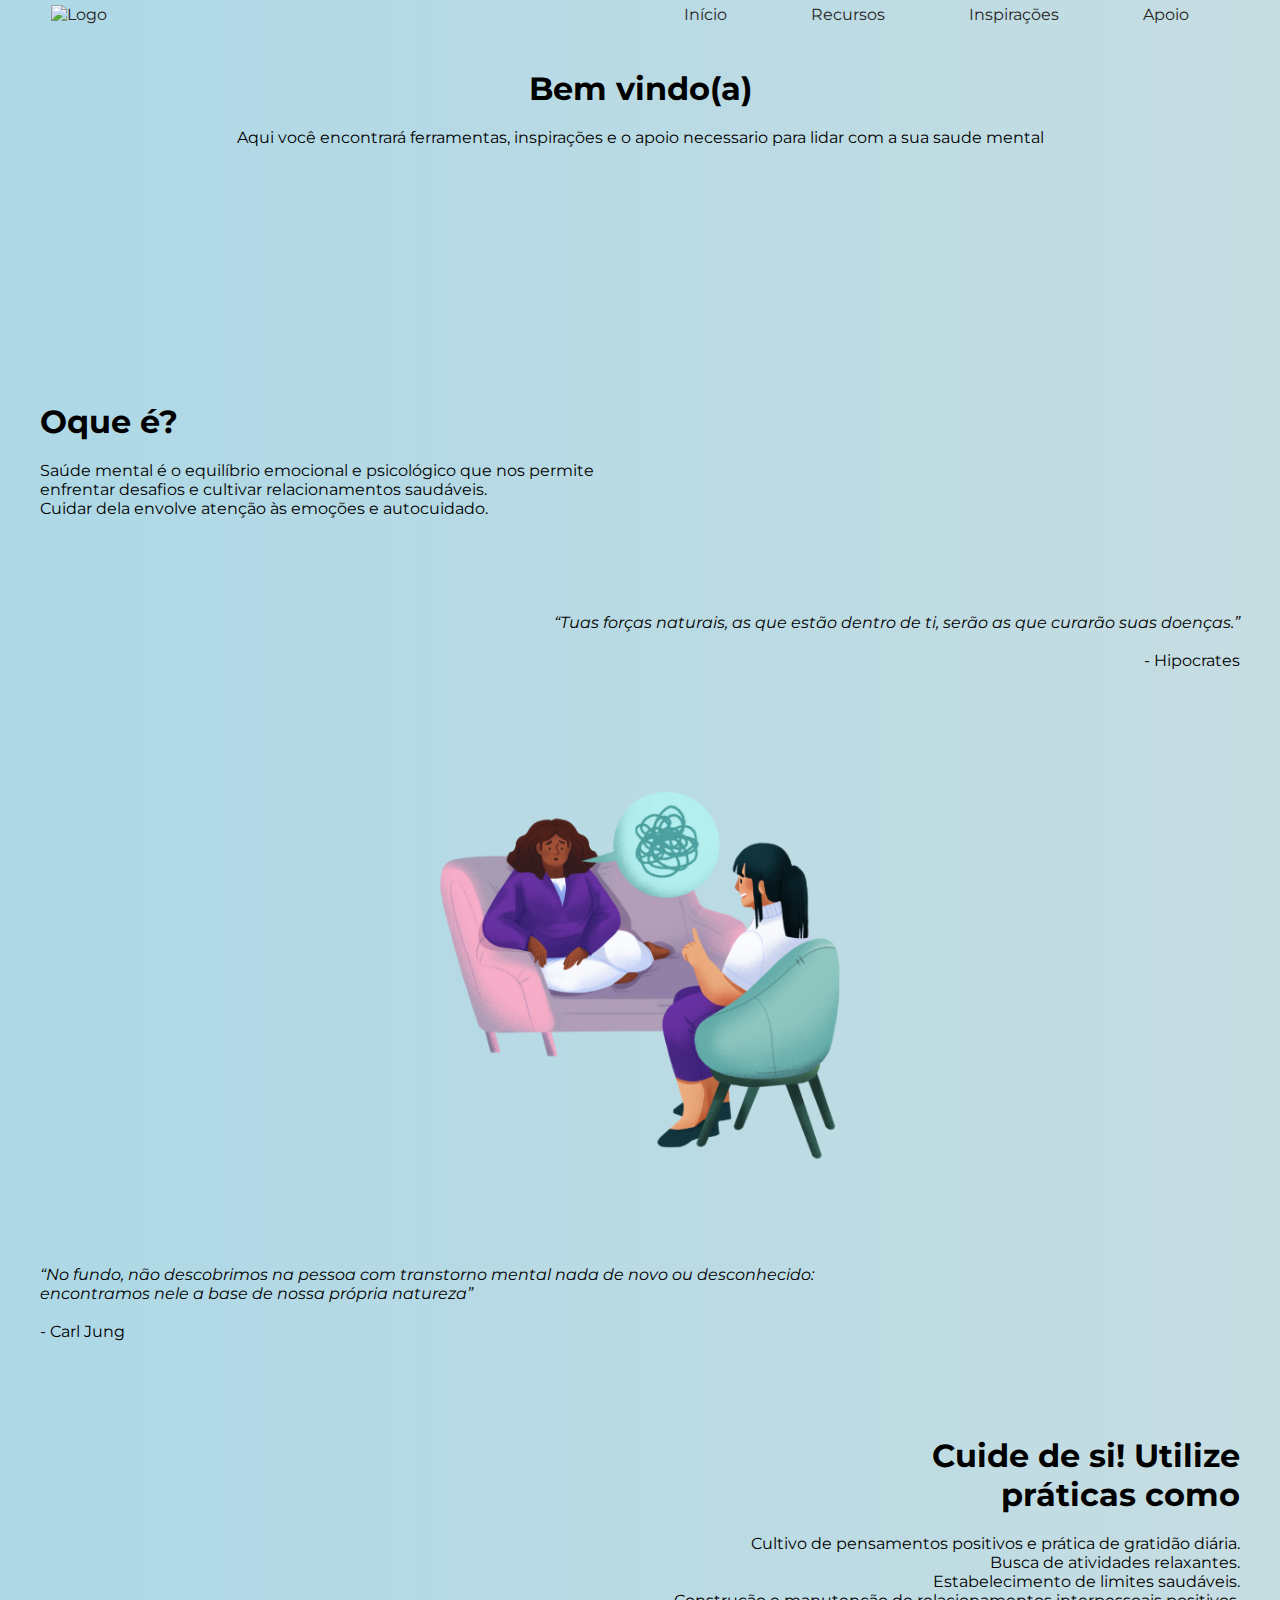
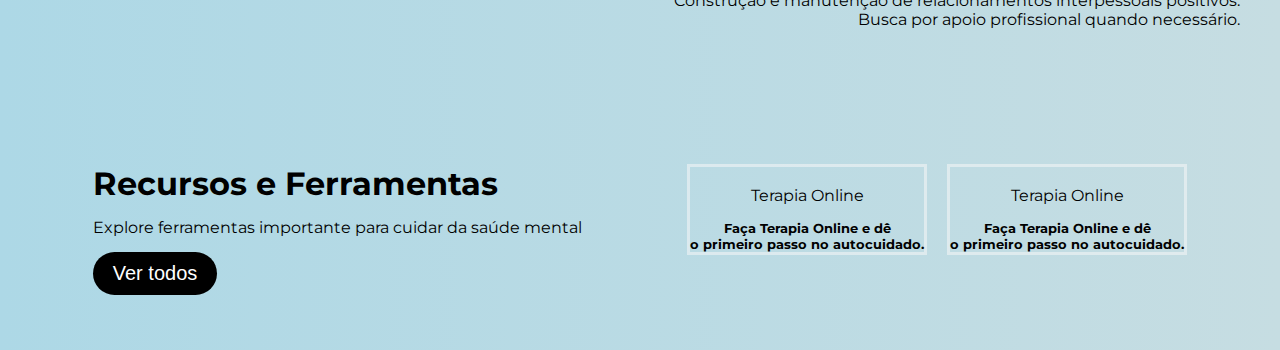
==== index.html @ 643aca87 "pointer" ====
<!DOCTYPE html>
<html lang="en">

<head>
  <meta charset="UTF-8" />
  <meta name="viewport" content="width=device-width, initial-scale=1.0" />
  <title>Inicio</title>
  <link rel="stylesheet" href="./src/views/home/style.css" />
</head>

<body>
  <header>
    <div class="interface">
      <div id="logo">
        <a href="index.html">
          <img src="./src/views/Image/logo.png" alt="Logo" />
        </a>
      </div>
      <nav class="menu-desktop">
        <ul>
          <li><a href="index.html">Início</a></li>
          <li><a href="./src/views/recursos/recursos.html">Recursos</a></li>
          <li>
            <a href="./src/views/inspirações/inspiracao.html">Inspirações</a>
          </li>
          <li><a href="./src/views/apoio/apoio.html">Apoio</a></li>
        </ul>
      </nav>
    </div>
  </header>

  <main>
    <section class="mental-health">
      <div class="welcome">
        <h1>Bem vindo(a)</h1>
        <p>Aqui você encontrará ferramentas, inspirações e o apoio necessario para lidar com a sua saude mental</p>
      </div>

      <div class="content">
        <div class="text">
          <h1>Oque é?</h1>
          <p>Saúde mental é o equilíbrio emocional e psicológico que nos permite <br> enfrentar desafios e cultivar
            relacionamentos saudáveis. <br> Cuidar dela envolve atenção às emoções e autocuidado.</p>
        </div>
        <div class="phrase">
          <p><span>“Tuas forças naturais, as que estão dentro de ti, serão as que curarão suas doenças.”</span><br>
            <br> - Hipocrates
          </p>

        </div>
        <div class="mentalImg">
          <img src="./src/views/Image/foto m2 ff.png" alt="">
        </div>

        <div class="phrase2">
          <p><span>“No fundo, não descobrimos na pessoa com transtorno mental nada de novo ou desconhecido: <br>
              encontramos nele a base de nossa própria natureza”</span><br>
            <br> - Carl Jung
          </p>
        </div>
        <div class="text2">
          <h1>Cuide de si! Utilize <br> práticas como</h1>
          <p>Cultivo de pensamentos positivos e prática de gratidão diária. <br>
            Busca de atividades relaxantes. <br>
            Estabelecimento de limites saudáveis. <br>
            Construção e manutenção de relacionamentos interpessoais positivos. <br>
            Busca por apoio profissional quando necessário.</p>

        </div>
      </div>

      <div class="resources">
        <div class="resourcesTitle">
          <h1>Recursos e Ferramentas</h1>
          <p>Explore ferramentas importante para cuidar da saúde mental</p>
          <a href="./src/views/recursos/recursos.html"><button>Ver todos</button></a>
        </div>
        <div class="resourcesCard">
          <div class="card1">
            <div class="cardImg">
              <img src="./src/views/Image/recursos/vittude.png" alt="">
            </div>
            <div class="cardContent">
              <p>Terapia Online</p>
              <h5>Faça Terapia Online e dê <br> o primeiro passo no autocuidado. </h5>
            </div>

          </div>

          <div class="card2">
            <div class="cardImg">
              <img src="./src/views/Image/recursos/vittude.png" alt="">
            </div>
            <div class="cardContent">
              <p>Terapia Online</p>
              <h5>Faça Terapia Online e dê <br> o primeiro passo no autocuidado. </h5>
            </div>

          </div>

        </div>

      </div>

    </section>
  </main>

  <script src="./src/views/home/script.js"></script>
</body>

</html>
---- src/views/home/style.css ----
@import url('https://fonts.googleapis.com/css2?family=Montserrat:wght@400;700&display=swap');



* {
    padding:0;
    margin:0;
    box-sizing: border-box;
    vertical-align:baseline;
    list-style:none;
    border:0
}

body{
    background: linear-gradient(90deg, rgba(173,216,230,1) 0%, rgba(198,221,226,1) 100%);
    height: 100vh;
    font-family: 'Montserrat', sans-serif;

}




/* Estilo cabeçalho */

header{
    padding: 5px 4%;
    /* background-color: #ffffff; */
}

header > .interface{
    display: flex;
    align-items: center;
    justify-content: space-between;
}

header a{
    color: #262323;
    text-decoration: none;
}

header a:hover{
    display: inline-block;
    color: #ffffcc;
    transform: scale(1.05);
}

header nav ul{
    list-style-type: none;
}

header nav ul li{
    display: inline-block;
    padding: 0 40px;
}

#logo img{
    max-width: 150px;
}



.welcome{
    padding: 40px;
    padding-bottom: 200px;
    display: flex;
    align-items: center;
    flex-direction: column;
}

.welcome h1{
    padding-bottom: 20px;
}

.text{
    padding: 40px;
    text-align: left;
    
}

.text2{
    padding: 40px;
    text-align: right;
    
}

.content h1{
    padding-bottom: 20px;
}

.mentalImg img{
    display: block; 
    margin: 0 auto;
    max-width: 500px;

}

.mentalImg h1{
    display: block; 
    margin: 0 auto;
}

.content .phrase{
    padding: 40px;
    text-align: end;
}

.content .phrase2{
    padding: 40px;
    text-align: start;
}

.content span{
    font-style: italic;
}


.resources{
    padding: 40px;
    padding-top: 80px;
    display: flex;
    justify-content: space-around;
}

.resourcesTitle, h1, p {
    padding-bottom: 15px;


}

.resourcesTitle button{
    -webkit-border-radius: 28;
    -moz-border-radius: 28;
    border-radius: 28px;
    color: #ffffff;
    font-size: 20px;
    background: #000000;
    padding: 10px 20px 10px 20px;
    text-decoration: none;
    max-height: 120px;
    cursor: pointer;
}



.resourcesCard{
    gap: 20px;
    display: flex;
    text-align: center;

}



.cardImg {
    border: 3px solid rgba(247, 247, 247, 0.54);
    border-bottom: none; 
}

.cardContent {
    border: 3px solid rgba(247, 247, 247, 0.54);
    border-top: none; 
}
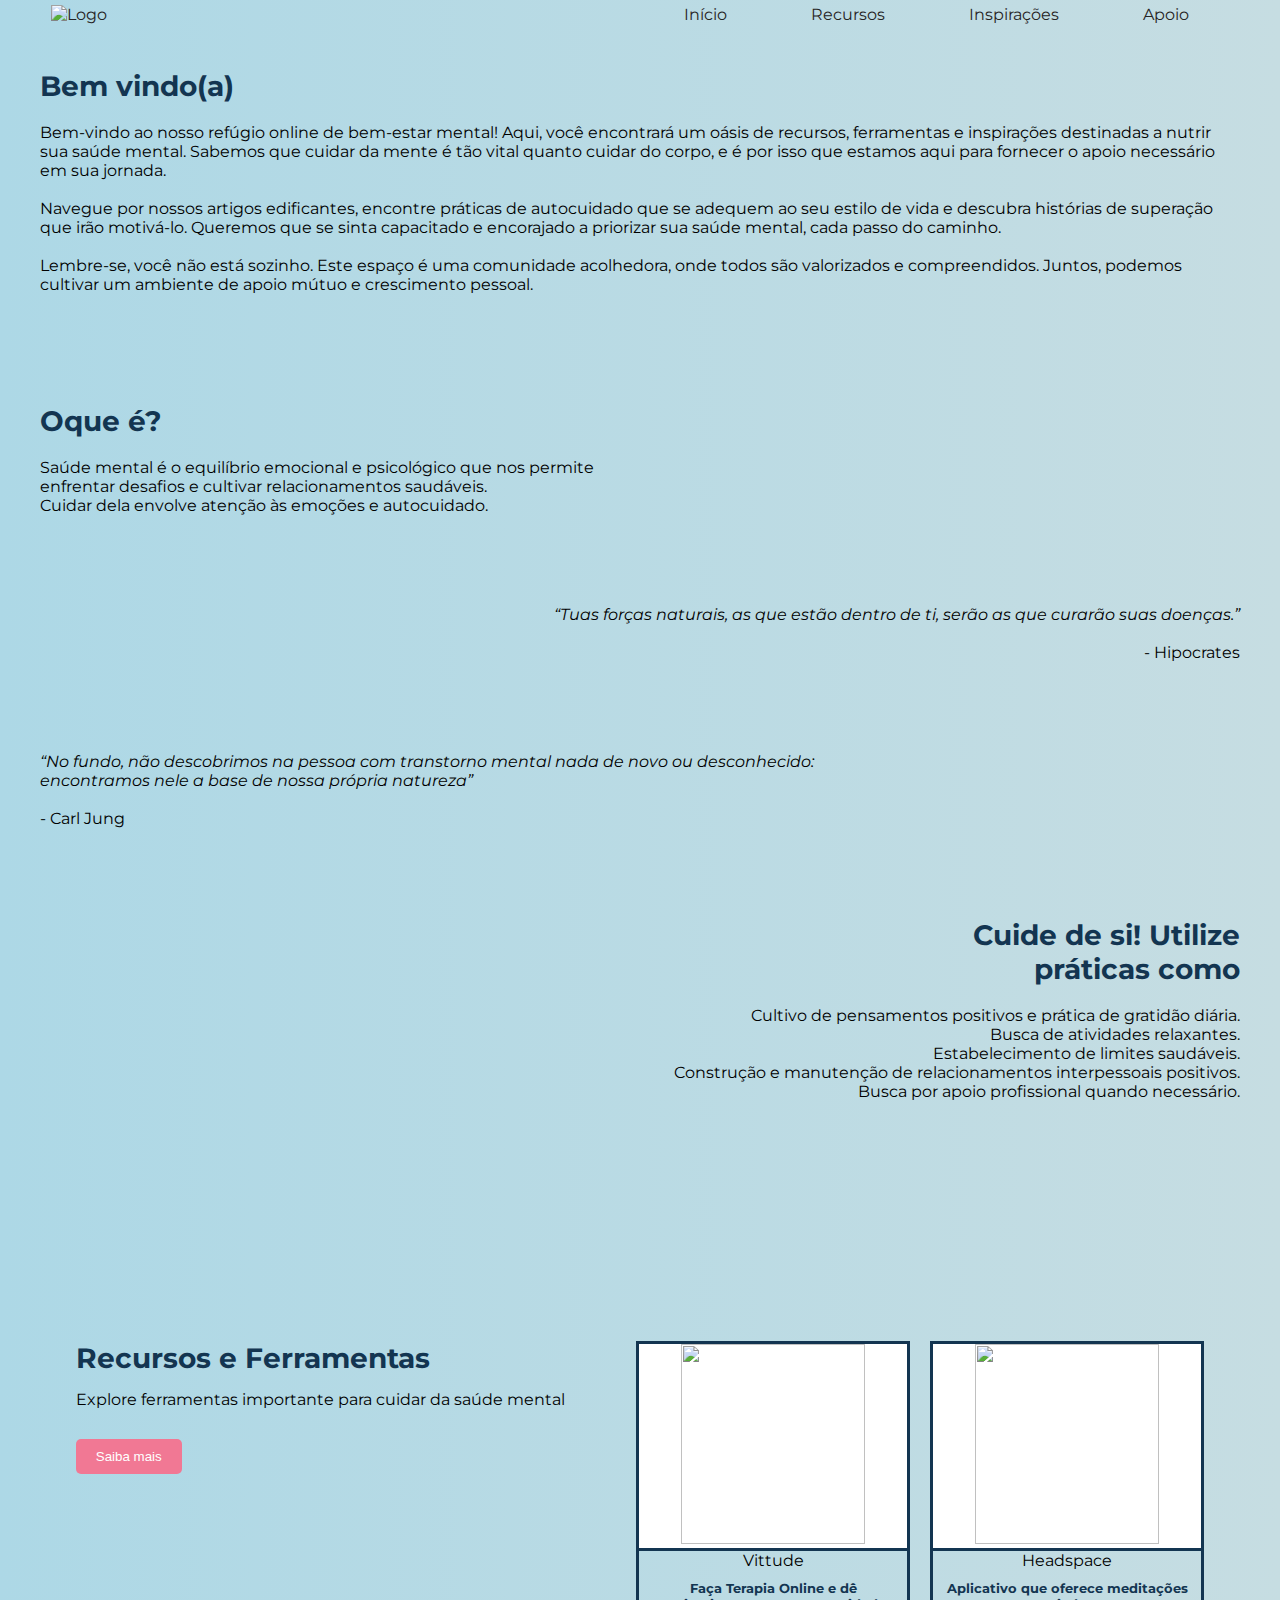
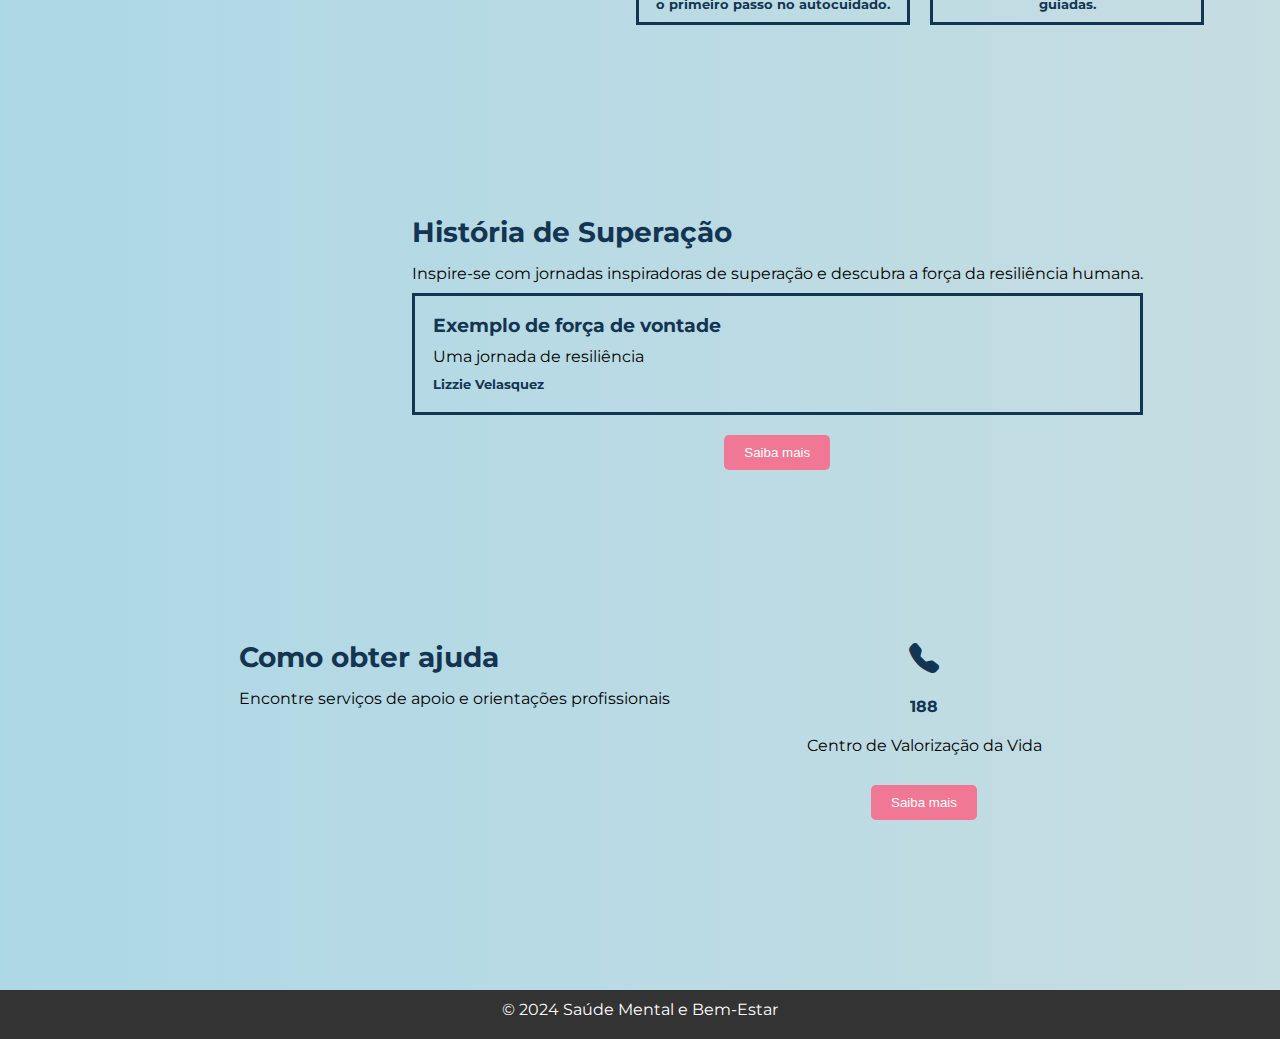
==== commit 9d167e9e: "finalizando a pagina inicial" ====
--- a/index.html
+++ b/index.html
@@ -6,6 +6,7 @@
   <meta name="viewport" content="width=device-width, initial-scale=1.0" />
   <title>Inicio</title>
   <link rel="stylesheet" href="./src/views/home/style.css" />
+  <link rel="stylesheet" href="https://cdn.jsdelivr.net/npm/bootstrap-icons@1.11.3/font/bootstrap-icons.min.css">
 </head>
 
 <body>
@@ -30,10 +31,25 @@
   </header>
 
   <main>
-    <section class="mental-health">
+    <section class="mentalHealth">
       <div class="welcome">
-        <h1>Bem vindo(a)</h1>
-        <p>Aqui você encontrará ferramentas, inspirações e o apoio necessario para lidar com a sua saude mental</p>
+        <div class="welcomeDiv">
+          <h1>Bem vindo(a)</h1>
+          <p>Bem-vindo ao nosso refúgio online de bem-estar mental! Aqui, você encontrará um oásis de recursos,
+            ferramentas e inspirações destinadas a nutrir sua saúde mental. Sabemos que cuidar da mente é tão vital
+            quanto cuidar do corpo, e é por isso que estamos aqui para fornecer o apoio necessário em sua jornada.
+            <br>
+            <br>
+            Navegue por nossos artigos edificantes, encontre práticas de autocuidado que se adequem ao seu estilo de
+            vida e descubra histórias de superação que irão motivá-lo. Queremos que se sinta capacitado e encorajado a
+            priorizar sua saúde mental, cada passo do caminho.
+            <br>
+            <br>
+            Lembre-se, você não está sozinho. Este espaço é uma comunidade acolhedora, onde todos são valorizados e
+            compreendidos. Juntos, podemos cultivar um ambiente de apoio mútuo e crescimento pessoal.
+          </p>
+        </div>
+        <img src="./src/views/Image/logo.png" alt="">
       </div>
 
       <div class="content">
@@ -49,7 +65,7 @@
 
         </div>
         <div class="mentalImg">
-          <img src="./src/views/Image/foto m2 ff.png" alt="">
+          <img src="./src/views/Image/psyimg1.png" alt="">
         </div>
 
         <div class="phrase2">
@@ -73,7 +89,7 @@
         <div class="resourcesTitle">
           <h1>Recursos e Ferramentas</h1>
           <p>Explore ferramentas importante para cuidar da saúde mental</p>
-          <a href="./src/views/recursos/recursos.html"><button>Ver todos</button></a>
+          <a href="./src/views/recursos/recursos.html"><button>Saiba mais</button></a>
         </div>
         <div class="resourcesCard">
           <div class="card1">
@@ -81,7 +97,7 @@
               <img src="./src/views/Image/recursos/vittude.png" alt="">
             </div>
             <div class="cardContent">
-              <p>Terapia Online</p>
+              <p>Vittude</p>
               <h5>Faça Terapia Online e dê <br> o primeiro passo no autocuidado. </h5>
             </div>
 
@@ -89,11 +105,11 @@
 
           <div class="card2">
             <div class="cardImg">
-              <img src="./src/views/Image/recursos/vittude.png" alt="">
+              <img src="./src/views/Image/recursos/headspace.png" alt="">
             </div>
             <div class="cardContent">
-              <p>Terapia Online</p>
-              <h5>Faça Terapia Online e dê <br> o primeiro passo no autocuidado. </h5>
+              <p>Headspace</p>
+              <h5>Aplicativo que oferece meditações guiadas.
             </div>
 
           </div>
@@ -102,8 +118,44 @@
 
       </div>
 
+      <div class="inspirations">
+        <img class="inspirationsImg" src="./src/views/Image/psyimg2.png" alt="">
+        <div class="inspirationsContent">
+          <h1>História de Superação</h1>
+          <p>Inspire-se com jornadas inspiradoras de superação e descubra a força da resiliência humana.</p>
+
+          <div class="inspirationsCard">
+            <img src="./src/views/Image/LizzieVelasquez.png" alt="">
+            <div class="inspirationsCardContent">
+              <h3>Exemplo de força de vontade</h3>
+              <p>Uma jornada de resiliência</p>
+              <h5>Lizzie Velasquez</h5>
+            </div>
+          </div>
+          <a href="./src/views/inspirações/inspiracao.html"><button>Saiba mais</button></a>
+
+        </div>
+      </div>
+
+      <div class="suport">
+        <div class="content1">
+          <h1>Como obter ajuda</h1>
+          <p>Encontre serviços de apoio e orientações profissionais</p>
+        </div>
+        <div class="help">
+          <i class="bi bi-telephone-fill"></i>
+          <h4>188</h4>
+          <p>Centro de Valorização da Vida</p>
+          <a href="./src/views/apoio/apoio.html"><button>Saiba mais</button></a>
+        </div>
+      </div>
+
     </section>
   </main>
+
+  <footer>
+    <p>&copy; 2024 Saúde Mental e Bem-Estar</p>
+  </footer>
 
   <script src="./src/views/home/script.js"></script>
 </body>
--- a/src/views/home/style.css
+++ b/src/views/home/style.css
@@ -22,6 +22,7 @@
 
 
 
+
 /* Estilo cabeçalho */
 
 header{
@@ -42,7 +43,7 @@
 
 header a:hover{
     display: inline-block;
-    color: #ffffcc;
+    color: #133551;
     transform: scale(1.05);
 }
 
@@ -59,31 +60,58 @@
     max-width: 150px;
 }
 
+.mentalHealth p {
+    font-size: 16px;
+}
+
+.mentalHealth h1 {
+    font-size: 28px;
+    color: #133551;
+}
+
+.mentalHealth h5, h3, h4 {
+    color: #133551;
+}
+
 
 
 .welcome{
     padding: 40px;
-    padding-bottom: 200px;
+    padding-bottom: 60px;
     display: flex;
     align-items: center;
+    flex-direction: row;
+}
+
+.welcomeDiv{
+    display: flex;
     flex-direction: column;
+}
+
+.welcomeDiv{
+    position: relative;
 }
 
 .welcome h1{
     padding-bottom: 20px;
 }
 
+.welcome img{
+    max-width: 500px;
+}
+
 .text{
     padding: 40px;
     text-align: left;
     
 }
 
-.text2{
+.text2 {
     padding: 40px;
     text-align: right;
-    
-}
+  }
+
+
 
 .content h1{
     padding-bottom: 20px;
@@ -118,7 +146,7 @@
 
 .resources{
     padding: 40px;
-    padding-top: 80px;
+    margin-top: 150px;
     display: flex;
     justify-content: space-around;
 }
@@ -129,18 +157,22 @@
 
 }
 
-.resourcesTitle button{
-    -webkit-border-radius: 28;
-    -moz-border-radius: 28;
-    border-radius: 28px;
-    color: #ffffff;
-    font-size: 20px;
-    background: #000000;
-    padding: 10px 20px 10px 20px;
+.mentalHealth button{
+    display: inline-block;
+    padding: 10px 20px;
+    background-color: #f17894;
+    color: #fff;
     text-decoration: none;
-    max-height: 120px;
+    border-radius: 5px;
+    margin-top: 20px; 
     cursor: pointer;
 }
+
+.mentalHealth button:hover{
+    background-color: #90ee90;
+
+}
+
 
 
 
@@ -151,15 +183,118 @@
 
 }
 
-
+.card1,
+.card2 {
+  width: 100%; 
+}
 
 .cardImg {
-    border: 3px solid rgba(247, 247, 247, 0.54);
-    border-bottom: none; 
-}
+    border: 3px solid #133551;
+    background-color: white;
+    border-bottom: none;
+
+
+}
+
+.cardImg img{
+    height: 200px; 
+    width: 184px;
+
+}
+
+.card1:hover, .card2:hover  {
+    box-shadow: 0px 0px 10px 3px rgba(19, 53, 81, 0.5); 
+  }
 
 .cardContent {
-    border: 3px solid rgba(247, 247, 247, 0.54);
-    border-top: none; 
-}
-
+    border: 3px solid #133551;
+}
+
+.inspirations{
+    display: flex;
+    justify-content: space-around;
+    margin-top: 150px;
+
+}
+
+.inspirationsContent{
+    display: flex;
+    flex-direction: column;
+    justify-content: center;
+}
+
+.inspirationsCard img{
+    max-width: 150px;
+}
+
+.inspirationsCard{
+    display: flex;
+    border: 3px solid #133551;
+}
+
+.inspirationsCard:hover{
+    box-shadow: 0px 0px 10px 3px rgba(19, 53, 81, 0.5); 
+
+}
+
+.inspirationsCardContent{
+    padding: 18px;
+    padding-bottom: 10px;
+}
+
+.inspirationsCardContent, h3, p, h5{
+    padding-bottom: 10px;
+}
+
+.inspirationsContent a {
+    text-align: center;
+  }
+
+
+.suport{
+    margin: 150px;
+    padding: 20px;
+    display: flex;
+    justify-content:  space-around;
+}
+
+.help{
+    text-align: center;
+    
+    
+}
+
+.help p, h4{
+    padding-top: 20px;    
+}
+
+.help i{
+    font-size: 30px;
+    color: #133551;
+}
+
+footer {
+    background-color: #333;
+    color: #fff;
+    text-align: center;
+    padding: 10px;
+    /* position: fixed; */
+    bottom: 0;
+    width: 100%;
+}
+
+
+::-webkit-scrollbar {
+    width: 10px;
+}
+
+
+::-webkit-scrollbar-thumb {
+    background-color: #133551; 
+    border-radius: 5px; 
+}
+
+
+::-webkit-scrollbar-thumb:hover {
+    background-color: #add8e6; 
+}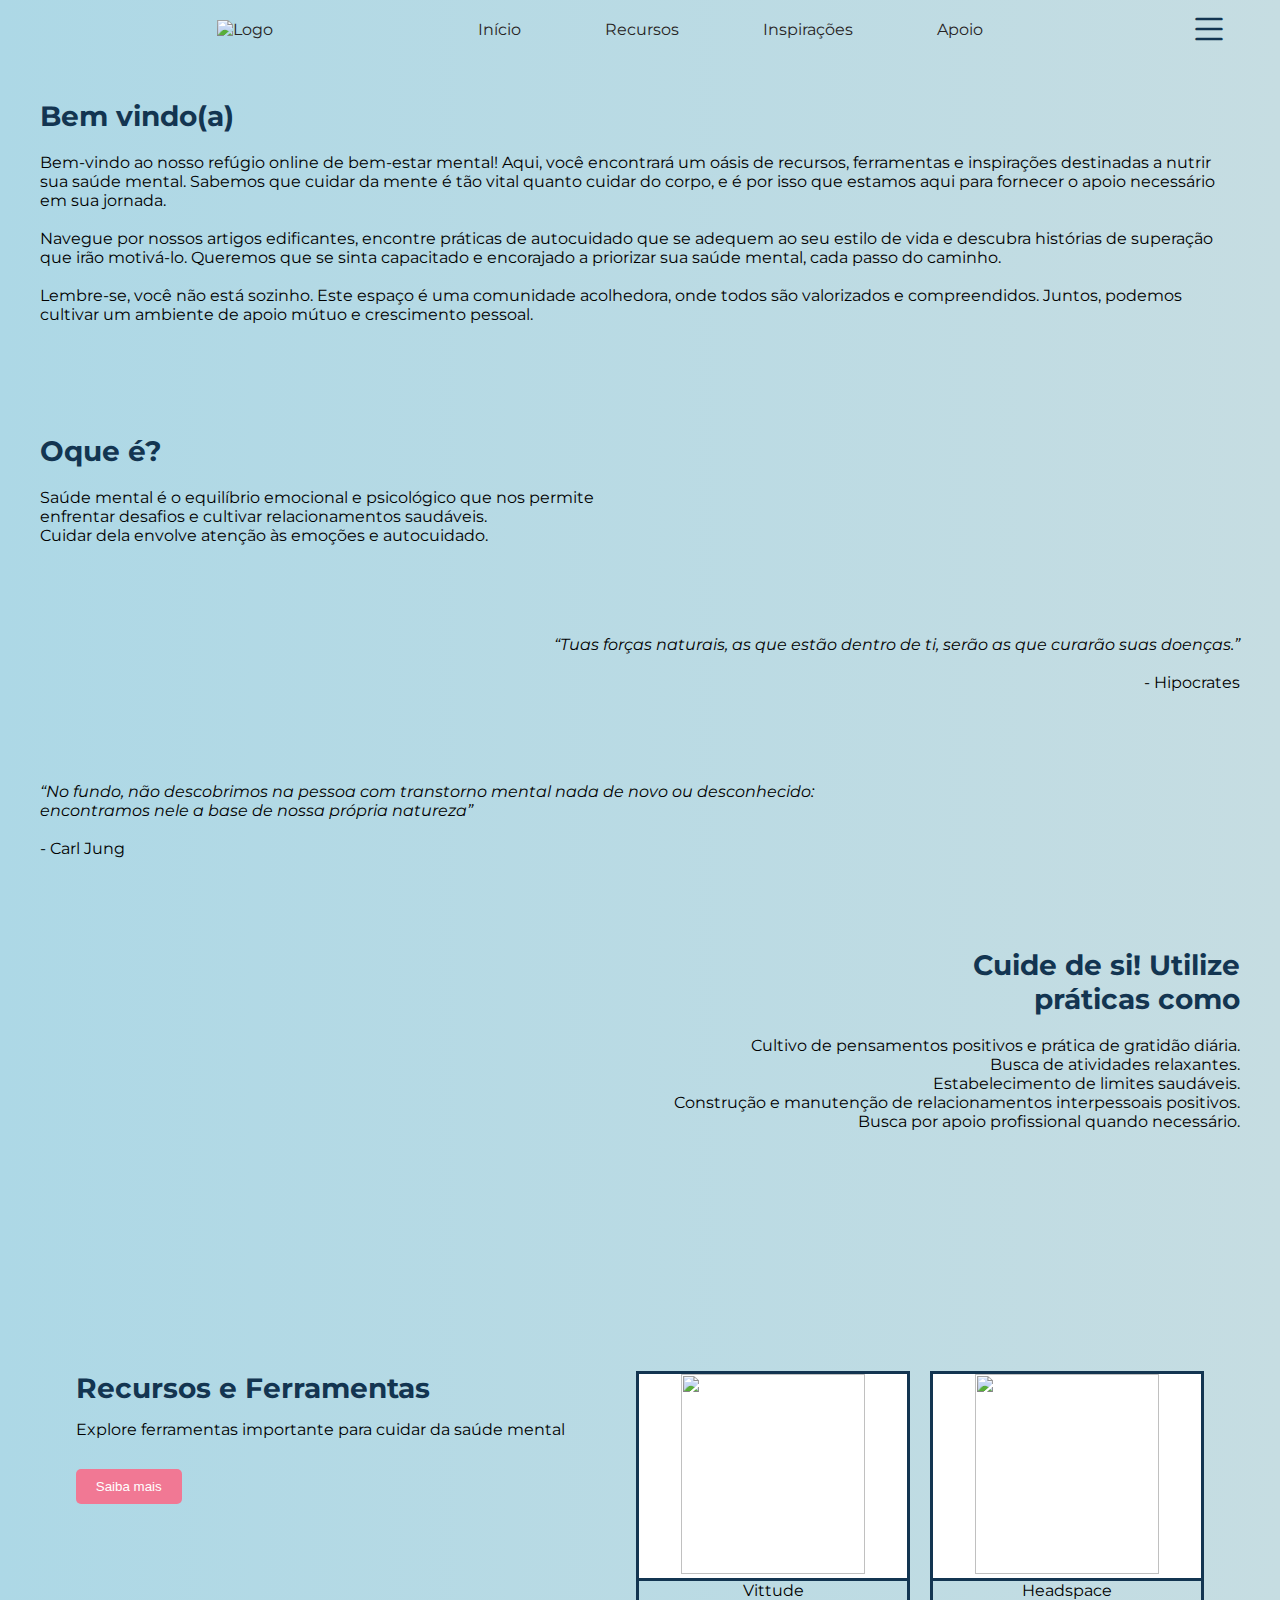
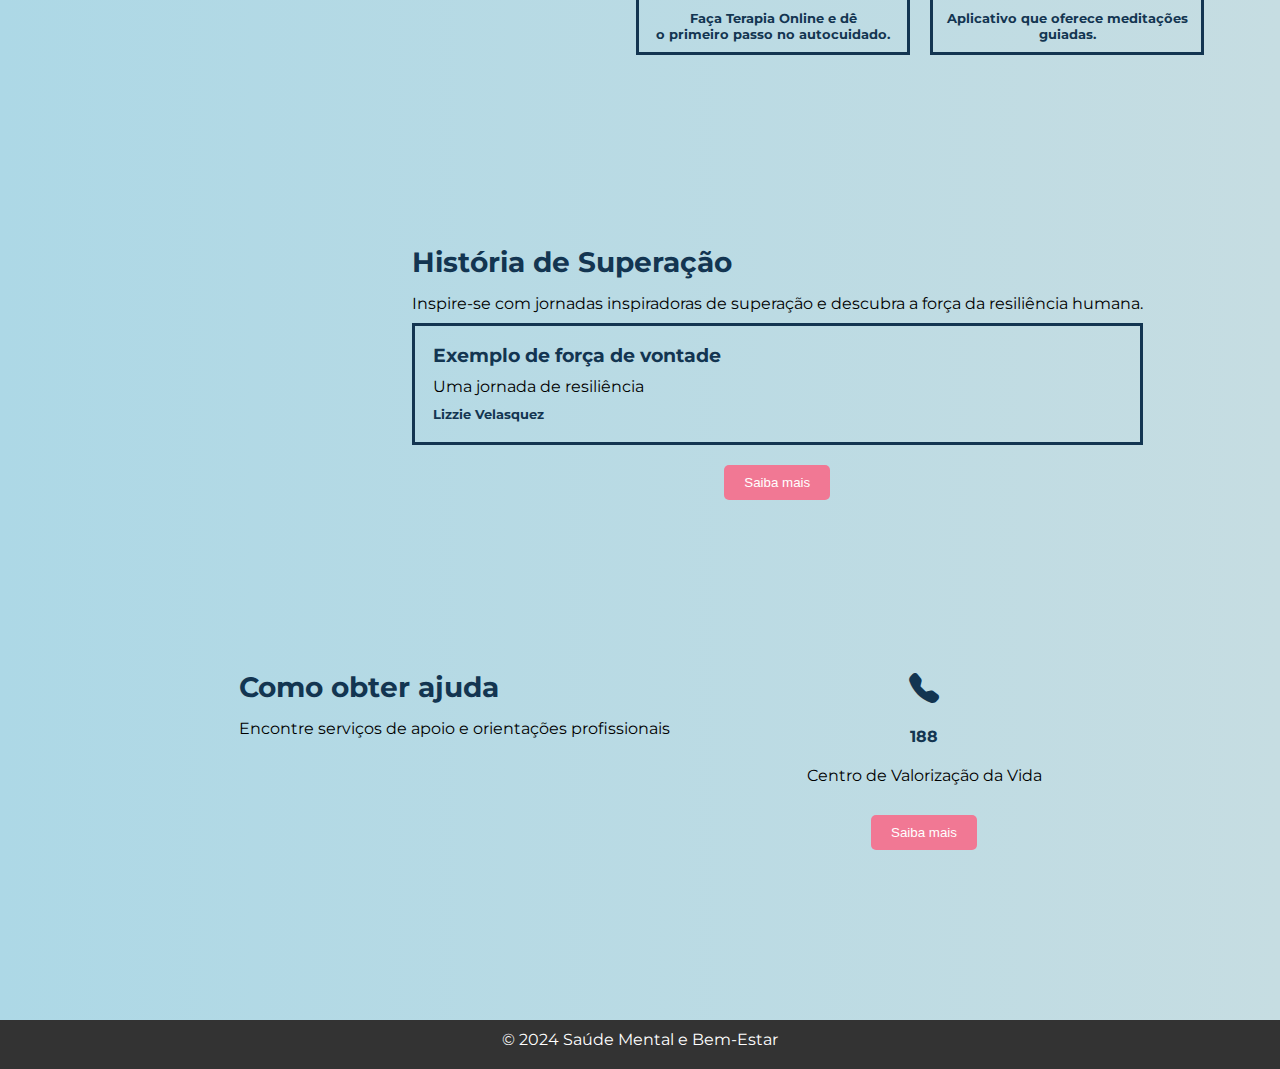
==== commit d22ab9cd: "responsividade(parte1) + menu navegacional mobile" ====
--- a/index.html
+++ b/index.html
@@ -12,12 +12,15 @@
 <body>
   <header>
     <div class="interface">
+      <div class="desktop">
+
+      </div>
       <div id="logo">
         <a href="index.html">
           <img src="./src/views/Image/logo.png" alt="Logo" />
         </a>
       </div>
-      <nav class="menu-desktop">
+      <nav class="menuDesktop">
         <ul>
           <li><a href="index.html">Início</a></li>
           <li><a href="./src/views/recursos/recursos.html">Recursos</a></li>
@@ -27,6 +30,27 @@
           <li><a href="./src/views/apoio/apoio.html">Apoio</a></li>
         </ul>
       </nav>
+      <div class="btnAbrirMenu" id="btnMenu">
+        <i class="bi bi-list"></i>
+      </div>
+      <div class="menuMobile" id="menuMobile">
+        <div class="btnFechar">
+          <i class="bi bi-x-lg"></i>
+        </div>
+        <nav>
+          <ul>
+            <li><a href="index.html">Início</a></li>
+            <li><a href="./src/views/recursos/recursos.html">Recursos</a></li>
+            <li>
+              <a href="./src/views/inspirações/inspiracao.html">Inspirações</a>
+            </li>
+            <li><a href="./src/views/apoio/apoio.html">Apoio</a></li>
+          </ul>
+        </nav>
+      </div>
+      <div class="overlayMenu" id="overlayMenu">
+
+      </div>
     </div>
   </header>
 
--- a/src/views/home/style.css
+++ b/src/views/home/style.css
@@ -1,19 +1,18 @@
-
 @import url('https://fonts.googleapis.com/css2?family=Montserrat:wght@400;700&display=swap');
 
 
 
 * {
-    padding:0;
-    margin:0;
+    padding: 0;
+    margin: 0;
     box-sizing: border-box;
-    vertical-align:baseline;
-    list-style:none;
-    border:0
-}
-
-body{
-    background: linear-gradient(90deg, rgba(173,216,230,1) 0%, rgba(198,221,226,1) 100%);
+    vertical-align: baseline;
+    list-style: none;
+    border: 0
+}
+
+body {
+    background: linear-gradient(90deg, rgba(173, 216, 230, 1) 0%, rgba(198, 221, 226, 1) 100%);
     height: 100vh;
     font-family: 'Montserrat', sans-serif;
 
@@ -25,38 +24,41 @@
 
 /* Estilo cabeçalho */
 
-header{
+header {
     padding: 5px 4%;
     /* background-color: #ffffff; */
 }
 
-header > .interface{
+
+ 
+
+header .interface {
     display: flex;
     align-items: center;
     justify-content: space-between;
 }
 
-header a{
+header a {
     color: #262323;
     text-decoration: none;
 }
 
-header a:hover{
+header a:hover, #logo:hover {
     display: inline-block;
     color: #133551;
     transform: scale(1.05);
 }
 
-header nav ul{
+header nav.menuDesktop ul {
     list-style-type: none;
 }
 
-header nav ul li{
+header nav.menuDesktop ul li {
     display: inline-block;
     padding: 0 40px;
 }
 
-#logo img{
+#logo img {
     max-width: 150px;
 }
 
@@ -69,13 +71,85 @@
     color: #133551;
 }
 
-.mentalHealth h5, h3, h4 {
-    color: #133551;
-}
-
-
-
-.welcome{
+.mentalHealth h5,
+h3,
+h4 {
+    color: #133551;
+}
+
+/* Estilo menuMobile */
+.btnAbrirMenu i{
+    color: #133551;
+    font-size: 40px;
+}
+
+
+.menuMobile{
+    background: linear-gradient(90deg, rgba(173, 216, 230, 1) 0%, rgba(198, 221, 226, 1) 100%);
+    height: 100vh;
+    position: fixed;
+    top: 0;
+    right: 0;
+    z-index: 999999;
+    width: 0%;
+    overflow: hidden;
+    transition: 0.5s;
+}
+
+.menuMobile.abrirMenu{
+    width: 70%;
+
+}
+
+.menuMobile.abrirMenu ~ .overlayMenu{
+    display: block;
+}
+
+.menuMobile .btnFechar{
+    padding: 20px 4%;
+}
+
+.menuMobile .btnFechar i{
+    color: #133551;
+    font-size: 30px;
+}
+
+.menuMobile nav ul{
+    text-align: right;
+}
+
+.menuMobile nav ul li{
+    padding: 20px 8%;
+
+}
+
+
+.menuMobile nav ul li a{
+    /* color: white; */
+    font-size: 20px;
+    font-weight: 300;
+    padding: 20px 4%;
+    display: block;
+}
+
+.menuMobile nav ul li a:hover{
+    background-color: #133551;
+    color: white;
+}
+
+.overlayMenu{
+    background-color: rgba(0, 0, 0, 0.477);
+    width: 100%;
+    height: 100%;
+    position: fixed;
+    top: 0;
+    left: 0;
+    z-index: 888;
+    display: none;
+}
+
+
+.welcome {
     padding: 40px;
     padding-bottom: 60px;
     display: flex;
@@ -83,92 +157,94 @@
     flex-direction: row;
 }
 
-.welcomeDiv{
+.welcomeDiv {
     display: flex;
     flex-direction: column;
 }
 
-.welcomeDiv{
+.welcomeDiv {
     position: relative;
 }
 
-.welcome h1{
+.welcome h1 {
     padding-bottom: 20px;
 }
 
-.welcome img{
+.welcome img {
     max-width: 500px;
 }
 
-.text{
+.text {
     padding: 40px;
     text-align: left;
-    
+
 }
 
 .text2 {
     padding: 40px;
     text-align: right;
-  }
-
-
-
-.content h1{
+}
+
+
+
+.content h1 {
     padding-bottom: 20px;
 }
 
-.mentalImg img{
-    display: block; 
+.mentalImg img {
+    display: block;
     margin: 0 auto;
     max-width: 500px;
 
 }
 
-.mentalImg h1{
-    display: block; 
+.mentalImg h1 {
+    display: block;
     margin: 0 auto;
 }
 
-.content .phrase{
+.content .phrase {
     padding: 40px;
     text-align: end;
 }
 
-.content .phrase2{
+.content .phrase2 {
     padding: 40px;
     text-align: start;
 }
 
-.content span{
+.content span {
     font-style: italic;
 }
 
 
-.resources{
+.resources {
     padding: 40px;
     margin-top: 150px;
     display: flex;
     justify-content: space-around;
 }
 
-.resourcesTitle, h1, p {
+.resourcesTitle,
+h1,
+p {
     padding-bottom: 15px;
 
 
 }
 
-.mentalHealth button{
+.mentalHealth button {
     display: inline-block;
     padding: 10px 20px;
     background-color: #f17894;
     color: #fff;
     text-decoration: none;
     border-radius: 5px;
-    margin-top: 20px; 
+    margin-top: 20px;
     cursor: pointer;
 }
 
-.mentalHealth button:hover{
+.mentalHealth button:hover {
     background-color: #90ee90;
 
 }
@@ -176,7 +252,7 @@
 
 
 
-.resourcesCard{
+.resourcesCard {
     gap: 20px;
     display: flex;
     text-align: center;
@@ -185,7 +261,7 @@
 
 .card1,
 .card2 {
-  width: 100%; 
+    width: 100%;
 }
 
 .cardImg {
@@ -196,79 +272,84 @@
 
 }
 
-.cardImg img{
-    height: 200px; 
+.cardImg img {
+    height: 200px;
     width: 184px;
 
 }
 
-.card1:hover, .card2:hover  {
-    box-shadow: 0px 0px 10px 3px rgba(19, 53, 81, 0.5); 
-  }
+.card1:hover,
+.card2:hover {
+    box-shadow: 0px 0px 10px 3px rgba(19, 53, 81, 0.5);
+}
 
 .cardContent {
     border: 3px solid #133551;
 }
 
-.inspirations{
+.inspirations {
     display: flex;
     justify-content: space-around;
     margin-top: 150px;
 
 }
 
-.inspirationsContent{
+.inspirationsContent {
     display: flex;
     flex-direction: column;
     justify-content: center;
 }
 
-.inspirationsCard img{
+.inspirationsCard img {
     max-width: 150px;
 }
 
-.inspirationsCard{
+.inspirationsCard {
     display: flex;
     border: 3px solid #133551;
 }
 
-.inspirationsCard:hover{
-    box-shadow: 0px 0px 10px 3px rgba(19, 53, 81, 0.5); 
-
-}
-
-.inspirationsCardContent{
+.inspirationsCard:hover {
+    box-shadow: 0px 0px 10px 3px rgba(19, 53, 81, 0.5);
+
+}
+
+.inspirationsCardContent {
     padding: 18px;
     padding-bottom: 10px;
 }
 
-.inspirationsCardContent, h3, p, h5{
+.inspirationsCardContent,
+h3,
+p,
+h5 {
     padding-bottom: 10px;
 }
 
 .inspirationsContent a {
     text-align: center;
-  }
-
-
-.suport{
+}
+
+
+.suport {
     margin: 150px;
     padding: 20px;
     display: flex;
-    justify-content:  space-around;
-}
-
-.help{
+    justify-content: space-around;
+}
+
+.help {
     text-align: center;
-    
-    
-}
-
-.help p, h4{
-    padding-top: 20px;    
-}
-
-.help i{
+
+
+}
+
+.help p,
+h4 {
+    padding-top: 20px;
+}
+
+.help i {
     font-size: 30px;
     color: #133551;
 }
@@ -290,11 +371,93 @@
 
 
 ::-webkit-scrollbar-thumb {
-    background-color: #133551; 
-    border-radius: 5px; 
+    background-color: #133551;
+    border-radius: 5px;
 }
 
 
 ::-webkit-scrollbar-thumb:hover {
-    background-color: #add8e6; 
+    background-color: #add8e6;
+}
+
+@media (max-width: 1020px) {
+    .menuDesktop * {
+        display: none;
+    }
+
+    .mentalHealth * {
+        padding-bottom: 15px;
+    }
+
+
+    .welcome {
+        display: flex;
+        flex-direction: column-reverse;
+    }
+
+    .mentalHealth h1 {
+        text-align: center;
+
+    }
+
+    .mentalHealth img {
+        max-width: 100%;
+        height: auto;
+    }
+
+    .content .text2 {
+        text-align: center;
+    }
+
+    .resources {
+        text-align: center;
+        display: flex;
+        flex-direction: column;
+    }
+
+    .resourcesCard {
+        display: flex;
+        flex-direction: column;
+        width: 80%;
+        margin: 0 auto;
+        max-width: 100%;
+    }
+
+    .card1:hover, .card2:hover, .inspirationsCard:hover {
+        box-shadow: none;
+    }
+
+    .inspirations {
+        display: flex;
+        flex-direction: column-reverse;
+        text-align: center;
+        padding: 15px;
+    }
+
+    .inspirationsCard {
+        display: flex;
+        flex-direction: column;
+        width: 80%;
+        margin: 0 auto;
+        max-width: 100%;
+    }
+
+    .inspirationsCardContent {
+        padding: 10px;
+    }
+
+    .inspirationsCardContent h3,
+    p,
+    h5 {
+        margin: 5px 0;
+    }
+
+    .suport {
+        display: flex;
+        flex-direction: column;
+        width: 80%;
+        margin: 0 auto;
+        max-width: 100%;
+        text-align: center;
+    }
 }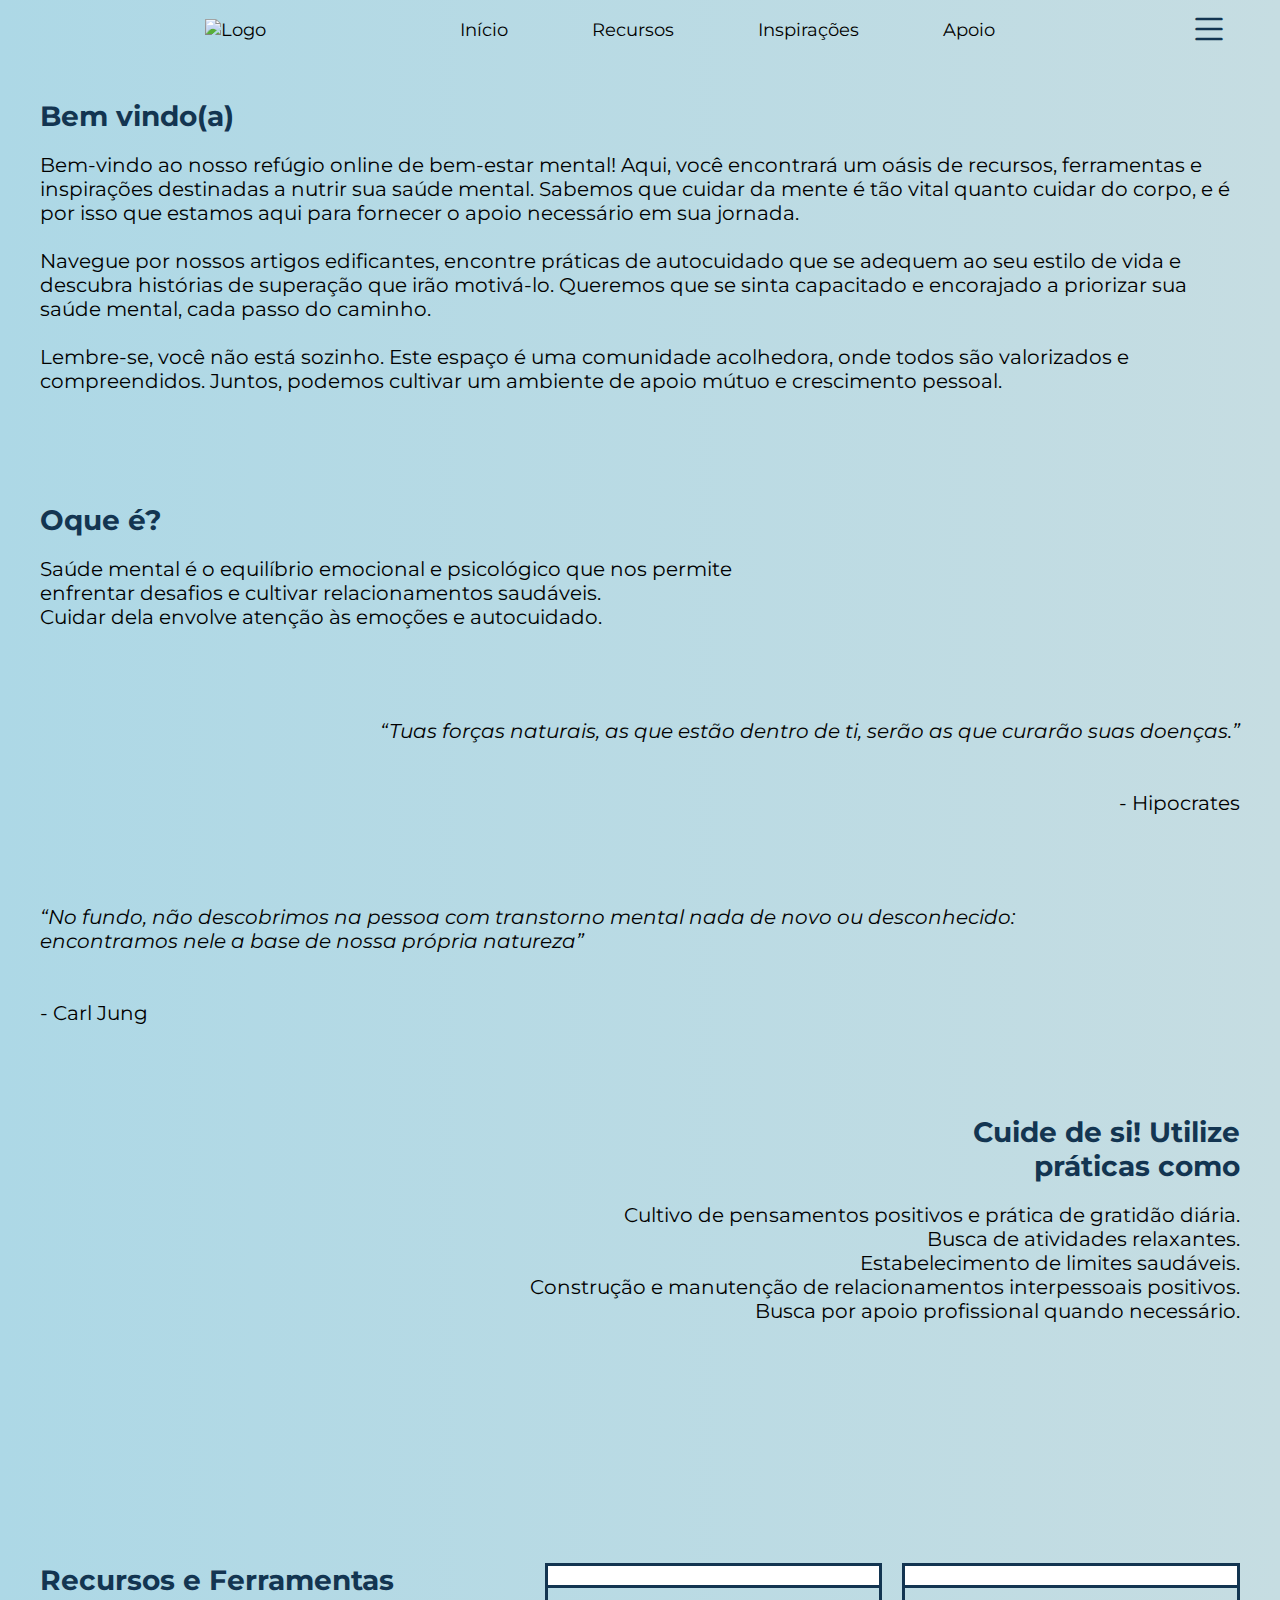
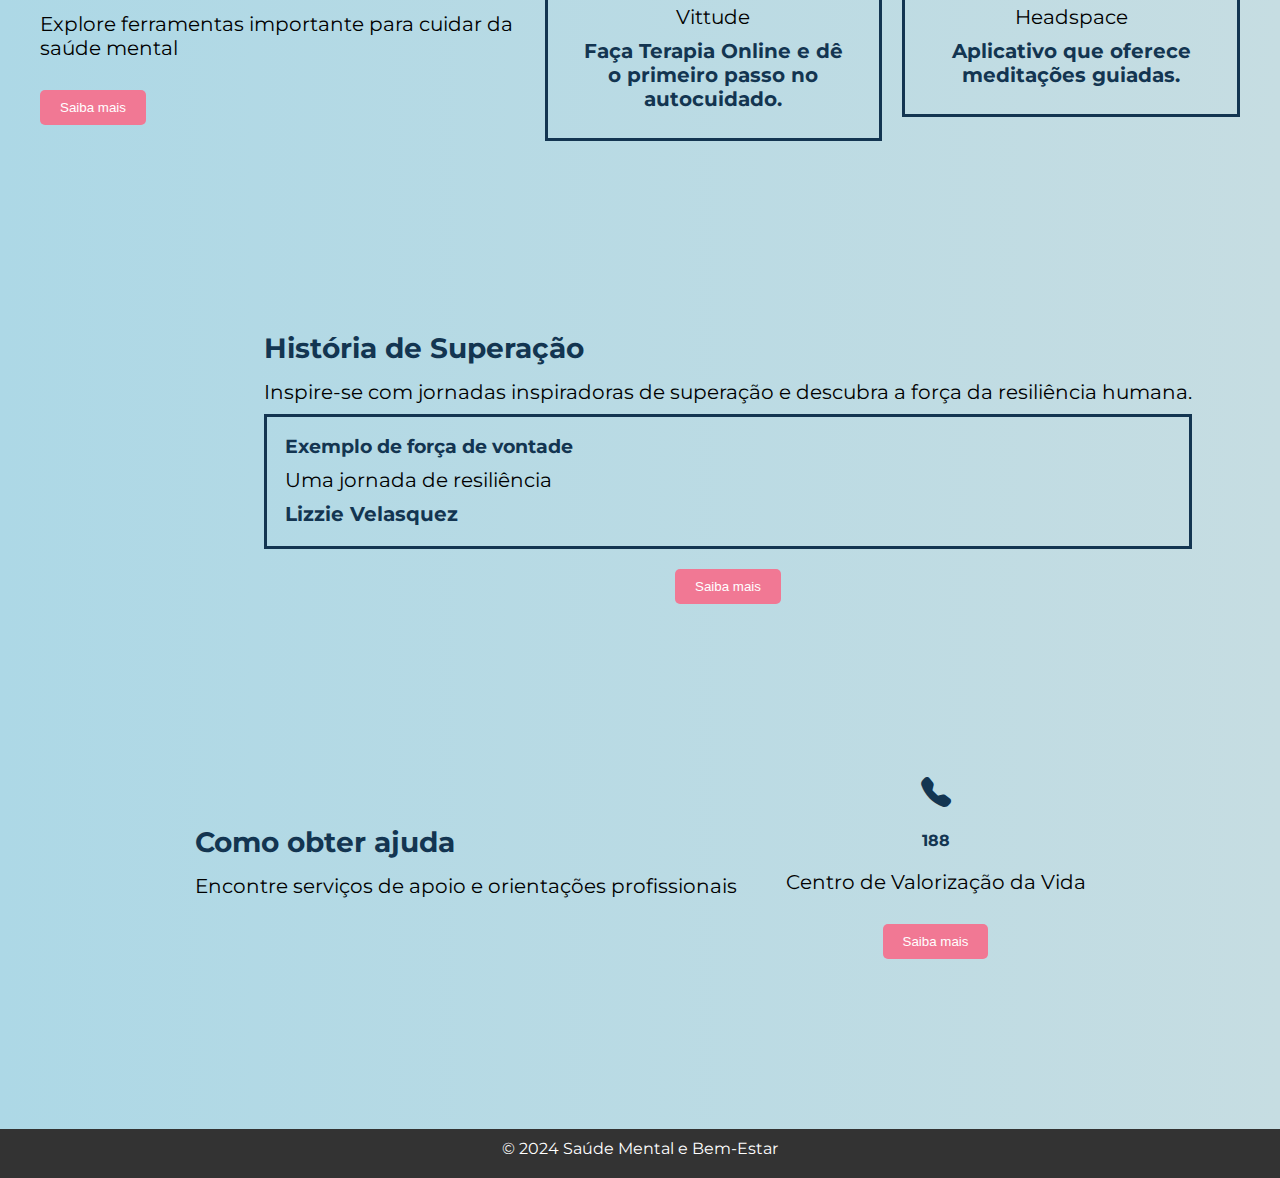
==== commit 6d87a3cd: "Merge branch 'main' of https://github.com/VictorCDS-p/ProjetoFinal-M2" ====
--- a/index.html
+++ b/index.html
@@ -34,10 +34,16 @@
         <i class="bi bi-list"></i>
       </div>
       <div class="menuMobile" id="menuMobile">
+
         <div class="btnFechar">
           <i class="bi bi-x-lg"></i>
         </div>
         <nav>
+          <div id="logoMobile">
+            <a href="index.html">
+              <img src="./src/views/Image/logo.png" alt="Logo" />
+            </a>
+          </div>
           <ul>
             <li><a href="index.html">Início</a></li>
             <li><a href="./src/views/recursos/recursos.html">Recursos</a></li>
@@ -109,7 +115,7 @@
         </div>
       </div>
 
-      <div class="resources">
+      <div class="resourcesInicial">
         <div class="resourcesTitle">
           <h1>Recursos e Ferramentas</h1>
           <p>Explore ferramentas importante para cuidar da saúde mental</p>
--- a/src/views/home/style.css
+++ b/src/views/home/style.css
@@ -15,10 +15,9 @@
     background: linear-gradient(90deg, rgba(173, 216, 230, 1) 0%, rgba(198, 221, 226, 1) 100%);
     height: 100vh;
     font-family: 'Montserrat', sans-serif;
-
-}
-
-
+    
+
+}
 
 
 
@@ -30,6 +29,7 @@
 }
 
 
+
  
 
 header .interface {
@@ -39,15 +39,16 @@
 }
 
 header a {
-    color: #262323;
+    color: black;
+    font-size: 18px;
     text-decoration: none;
 }
 
 header a:hover, #logo:hover {
-    display: inline-block;
     color: #133551;
     transform: scale(1.05);
 }
+
 
 header nav.menuDesktop ul {
     list-style-type: none;
@@ -60,10 +61,15 @@
 
 #logo img {
     max-width: 150px;
-}
-
-.mentalHealth p {
-    font-size: 16px;
+    display: flex;
+    align-items: center;
+    justify-content: center;
+}
+
+
+
+.mentalHealth p , h5{
+    font-size: 20px;
 }
 
 .mentalHealth h1 {
@@ -96,8 +102,16 @@
     transition: 0.5s;
 }
 
+#logoMobile img {
+    max-width: 150px;
+}
+
+#logoMobile img:hover {
+    transform: scale(1.05);
+}
+
 .menuMobile.abrirMenu{
-    width: 70%;
+    width: 20%;
 
 }
 
@@ -114,7 +128,7 @@
     font-size: 30px;
 }
 
-.menuMobile nav ul{
+.menuMobile nav ul, #logoMobile{
     text-align: right;
 }
 
@@ -218,7 +232,7 @@
 }
 
 
-.resources {
+.resourcesInicial {
     padding: 40px;
     margin-top: 150px;
     display: flex;
@@ -229,7 +243,9 @@
 h1,
 p {
     padding-bottom: 15px;
-
+    display: flex;
+    flex-direction: column;
+    justify-content: center;
 
 }
 
@@ -268,14 +284,14 @@
     border: 3px solid #133551;
     background-color: white;
     border-bottom: none;
+    
 
 
 }
 
 .cardImg img {
-    height: 200px;
-    width: 184px;
-
+    height: 220px;
+    
 }
 
 .card1:hover,
@@ -285,6 +301,8 @@
 
 .cardContent {
     border: 3px solid #133551;
+    padding: 5%;
+    height: auto;
 }
 
 .inspirations {
@@ -336,6 +354,12 @@
     padding: 20px;
     display: flex;
     justify-content: space-around;
+}
+
+.suport .content1{
+    display: flex;
+    flex-direction: column;
+    justify-content: center;
 }
 
 .help {
@@ -381,9 +405,24 @@
 }
 
 @media (max-width: 1020px) {
+
+    .menuMobile.abrirMenu{
+        width: 70%;
+    
+    }
+
+    header .interface{
+        display: flex;
+    }
     .menuDesktop * {
         display: none;
     }
+
+    #logo{
+        display: none;
+        justify-content: center;
+    }
+
 
     .mentalHealth * {
         padding-bottom: 15px;
@@ -409,7 +448,7 @@
         text-align: center;
     }
 
-    .resources {
+    .resourcesInicial {
         text-align: center;
         display: flex;
         flex-direction: column;
@@ -432,6 +471,7 @@
         flex-direction: column-reverse;
         text-align: center;
         padding: 15px;
+        padding-bottom: 100px;
     }
 
     .inspirationsCard {
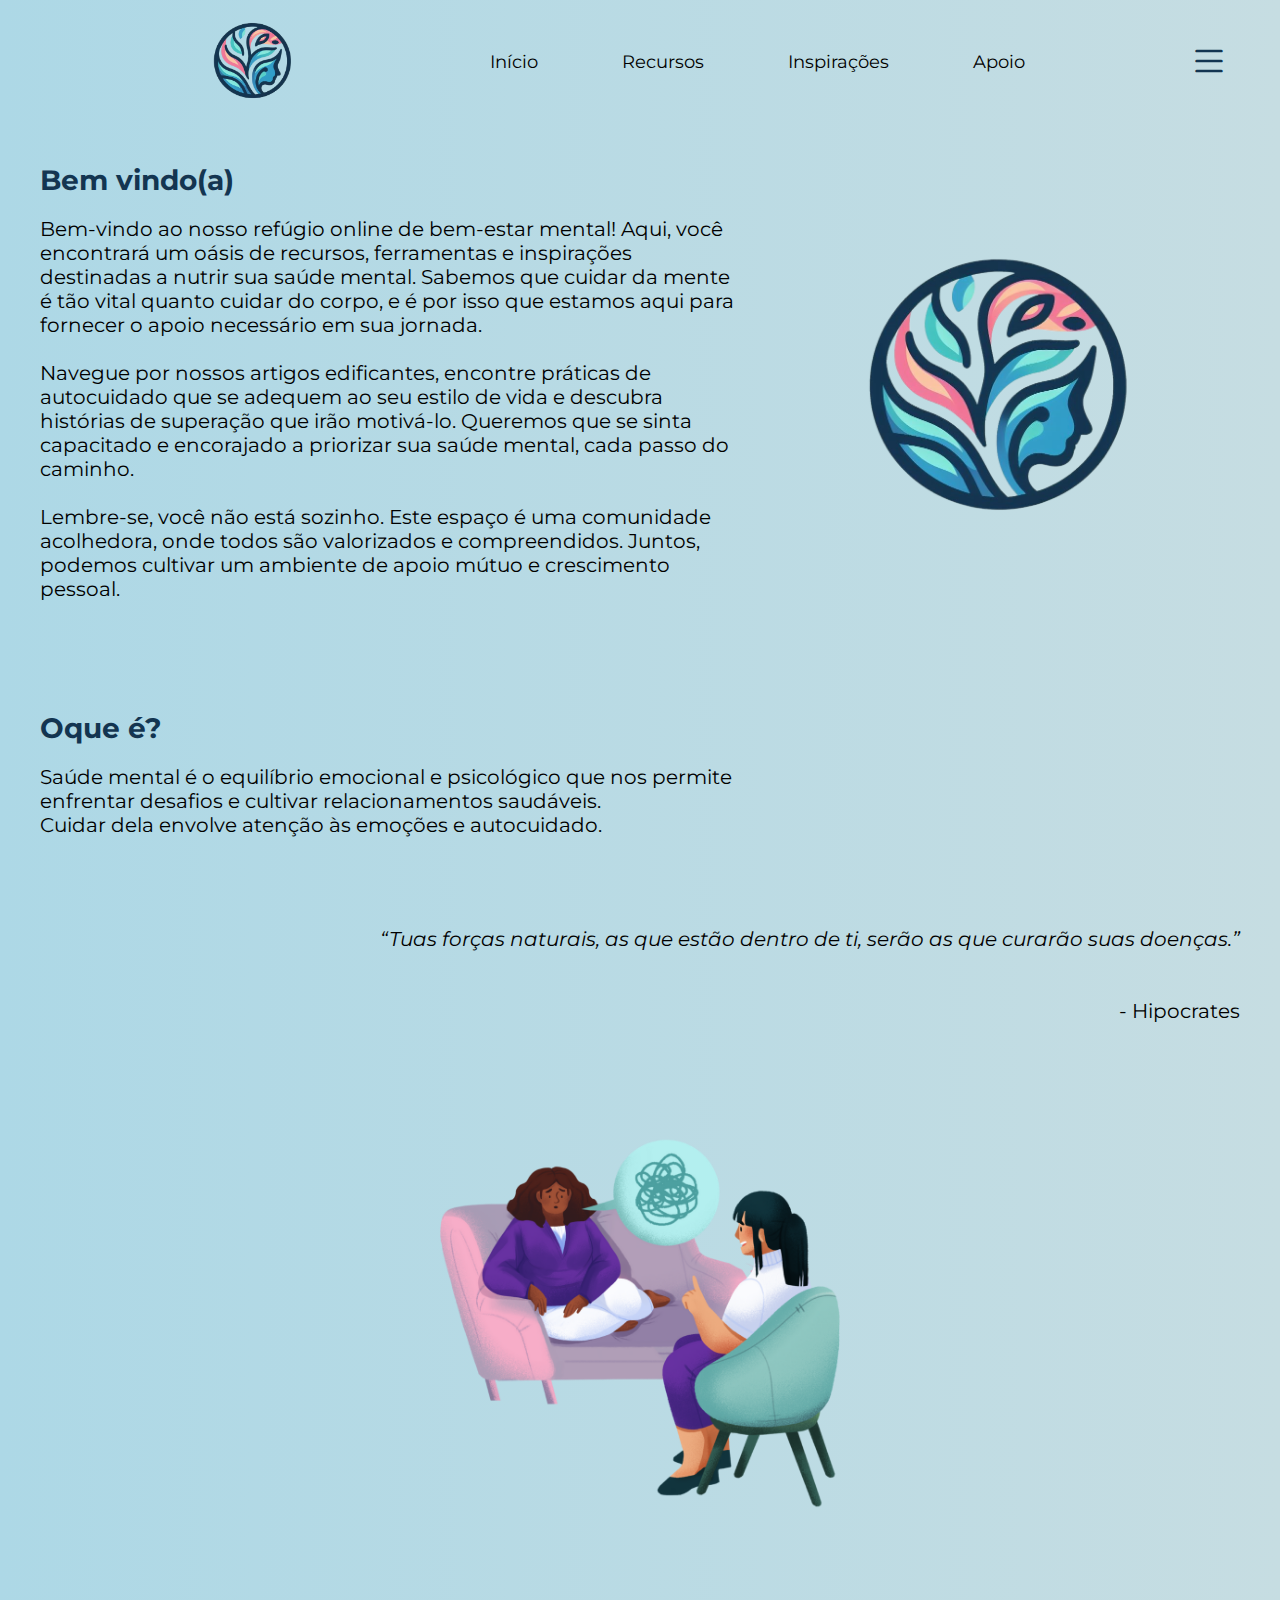
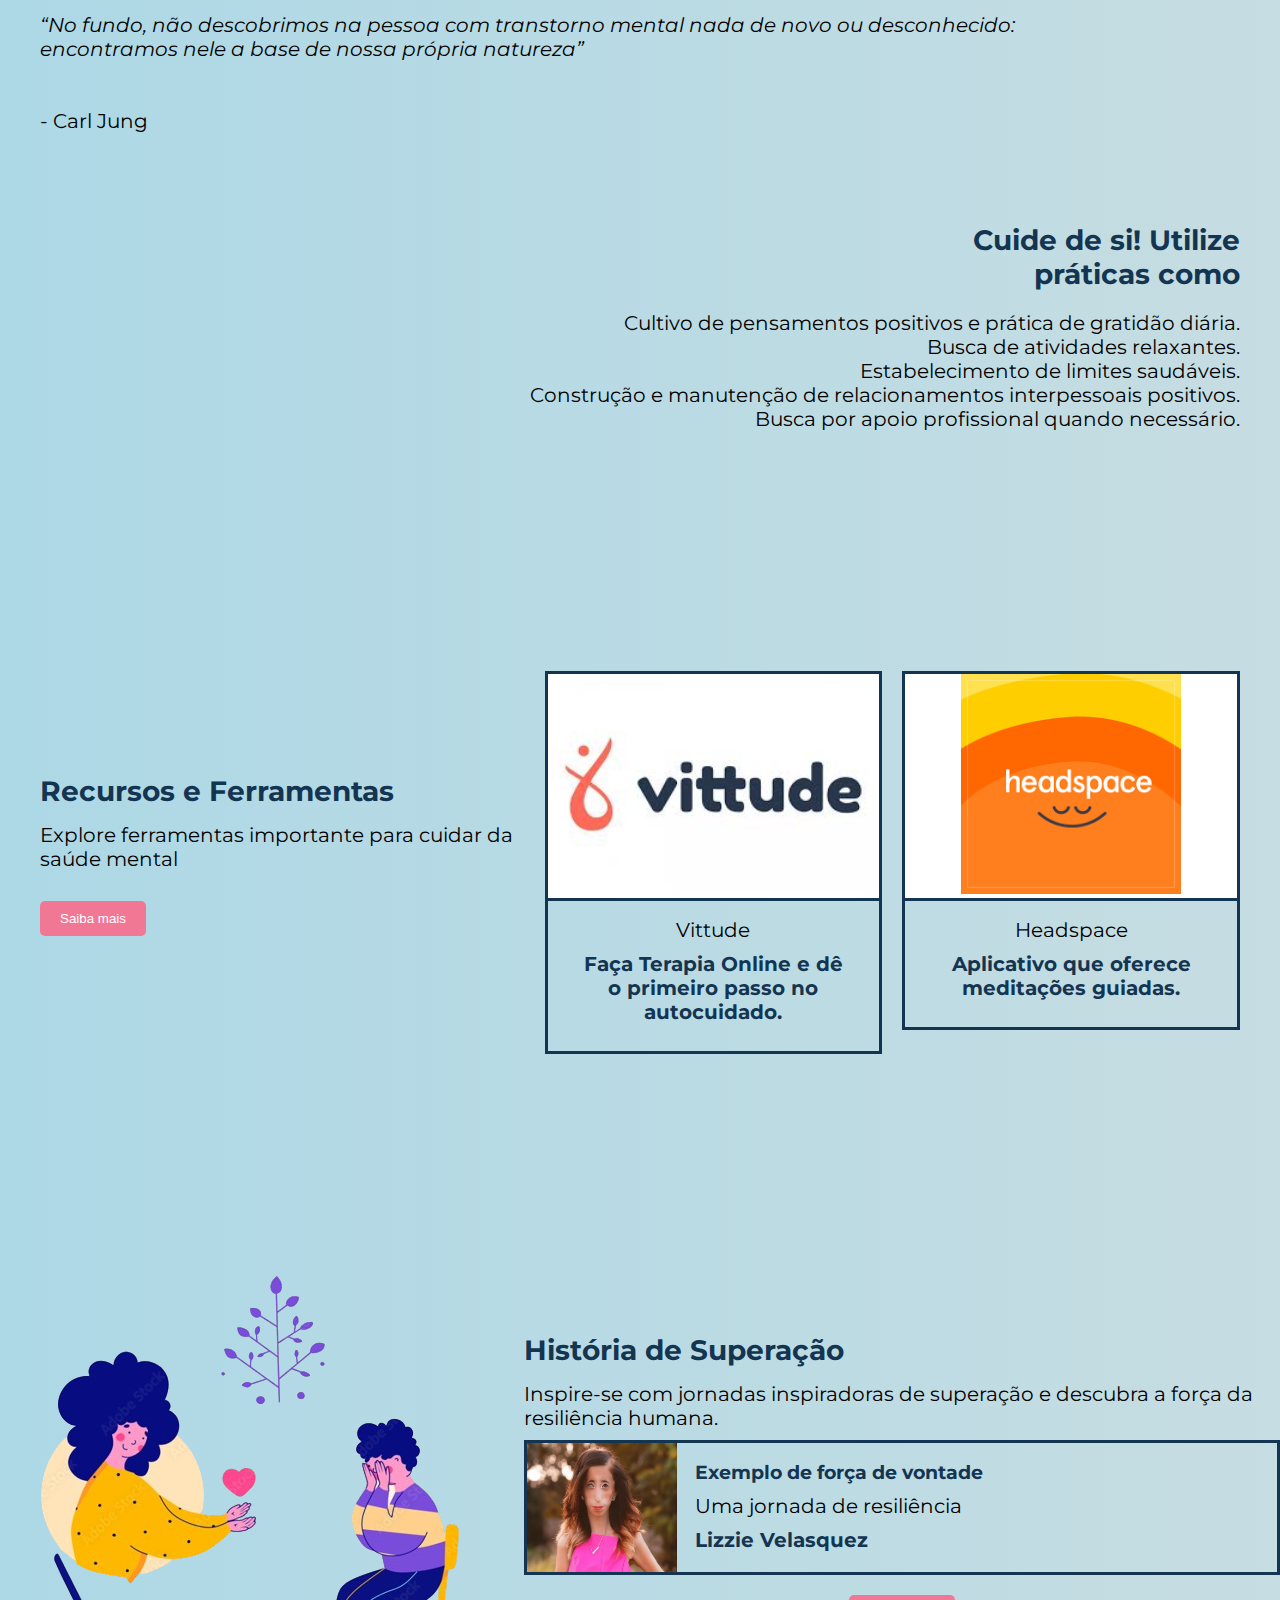
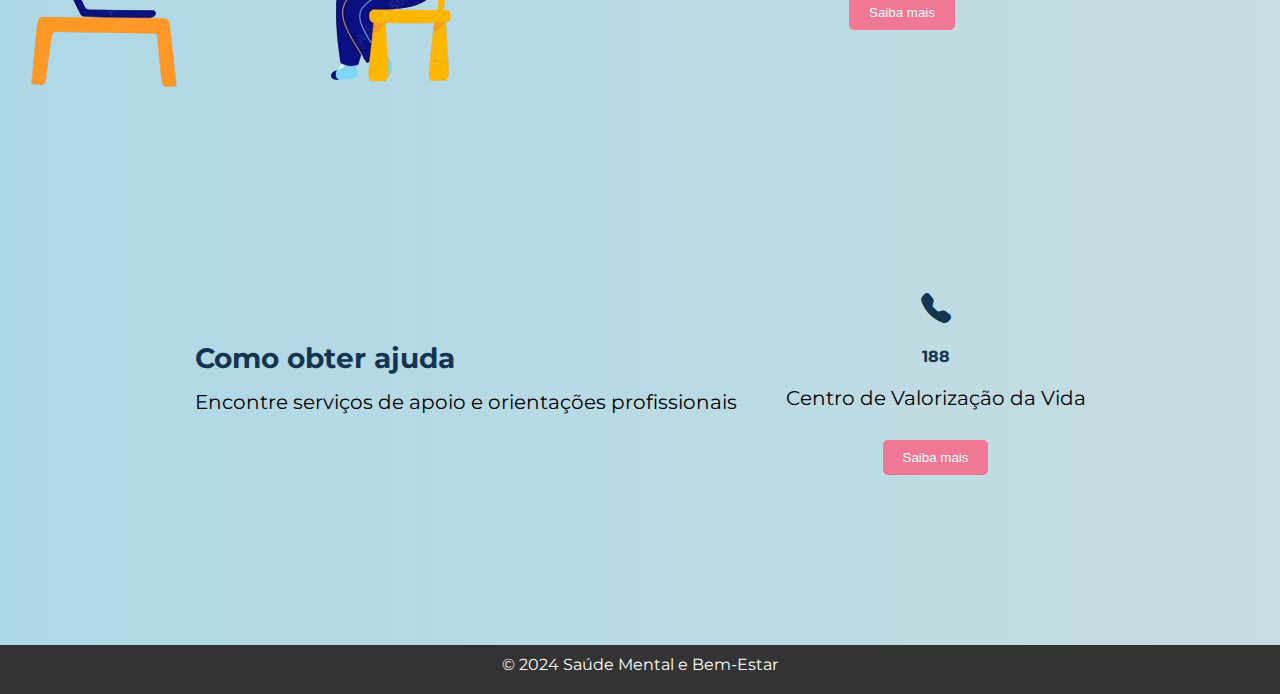
==== commit 41cea3b2: "pastas" ====
--- a/index.html
+++ b/index.html
@@ -5,7 +5,7 @@
   <meta charset="UTF-8" />
   <meta name="viewport" content="width=device-width, initial-scale=1.0" />
   <title>Inicio</title>
-  <link rel="stylesheet" href="./src/views/home/style.css" />
+  <link rel="stylesheet" href="./src/home/style.css" />
   <link rel="stylesheet" href="https://cdn.jsdelivr.net/npm/bootstrap-icons@1.11.3/font/bootstrap-icons.min.css">
 </head>
 
@@ -17,17 +17,17 @@
       </div>
       <div id="logo">
         <a href="index.html">
-          <img src="./src/views/Image/logo.png" alt="Logo" />
+          <img src="./src/Image/logo.png" alt="Logo" />
         </a>
       </div>
       <nav class="menuDesktop">
         <ul>
           <li><a href="index.html">Início</a></li>
-          <li><a href="./src/views/recursos/recursos.html">Recursos</a></li>
+          <li><a href="./src/recursos/recursos.html">Recursos</a></li>
           <li>
-            <a href="./src/views/inspirações/inspiracao.html">Inspirações</a>
+            <a href="./src/inspirações/inspiracao.html">Inspirações</a>
           </li>
-          <li><a href="./src/views/apoio/apoio.html">Apoio</a></li>
+          <li><a href="./src/apoio/apoio.html">Apoio</a></li>
         </ul>
       </nav>
       <div class="btnAbrirMenu" id="btnMenu">
@@ -41,16 +41,16 @@
         <nav>
           <div id="logoMobile">
             <a href="index.html">
-              <img src="./src/views/Image/logo.png" alt="Logo" />
+              <img src="./src/Image/logo.png" alt="Logo" />
             </a>
           </div>
           <ul>
             <li><a href="index.html">Início</a></li>
-            <li><a href="./src/views/recursos/recursos.html">Recursos</a></li>
+            <li><a href="./src/recursos/recursos.html">Recursos</a></li>
             <li>
-              <a href="./src/views/inspirações/inspiracao.html">Inspirações</a>
+              <a href="./src/inspirações/inspiracao.html">Inspirações</a>
             </li>
-            <li><a href="./src/views/apoio/apoio.html">Apoio</a></li>
+            <li><a href="./src/apoio/apoio.html">Apoio</a></li>
           </ul>
         </nav>
       </div>
@@ -79,7 +79,7 @@
             compreendidos. Juntos, podemos cultivar um ambiente de apoio mútuo e crescimento pessoal.
           </p>
         </div>
-        <img src="./src/views/Image/logo.png" alt="">
+        <img src="./src/Image/logo.png" alt="">
       </div>
 
       <div class="content">
@@ -95,7 +95,7 @@
 
         </div>
         <div class="mentalImg">
-          <img src="./src/views/Image/psyimg1.png" alt="">
+          <img src="./src/Image/psyimg1.png" alt="">
         </div>
 
         <div class="phrase2">
@@ -119,12 +119,12 @@
         <div class="resourcesTitle">
           <h1>Recursos e Ferramentas</h1>
           <p>Explore ferramentas importante para cuidar da saúde mental</p>
-          <a href="./src/views/recursos/recursos.html"><button>Saiba mais</button></a>
+          <a href="./src/recursos/recursos.html"><button>Saiba mais</button></a>
         </div>
         <div class="resourcesCard">
           <div class="card1">
             <div class="cardImg">
-              <img src="./src/views/Image/recursos/vittude.png" alt="">
+              <img src="./src/Image/recursos/vittude.png" alt="">
             </div>
             <div class="cardContent">
               <p>Vittude</p>
@@ -135,7 +135,7 @@
 
           <div class="card2">
             <div class="cardImg">
-              <img src="./src/views/Image/recursos/headspace.png" alt="">
+              <img src="./src/Image/recursos/headspace.png" alt="">
             </div>
             <div class="cardContent">
               <p>Headspace</p>
@@ -149,20 +149,20 @@
       </div>
 
       <div class="inspirations">
-        <img class="inspirationsImg" src="./src/views/Image/psyimg2.png" alt="">
+        <img class="inspirationsImg" src="./src/Image/psyimg2.png" alt="">
         <div class="inspirationsContent">
           <h1>História de Superação</h1>
           <p>Inspire-se com jornadas inspiradoras de superação e descubra a força da resiliência humana.</p>
 
           <div class="inspirationsCard">
-            <img src="./src/views/Image/LizzieVelasquez.png" alt="">
+            <img src="./src/Image/LizzieVelasquez.png" alt="">
             <div class="inspirationsCardContent">
               <h3>Exemplo de força de vontade</h3>
               <p>Uma jornada de resiliência</p>
               <h5>Lizzie Velasquez</h5>
             </div>
           </div>
-          <a href="./src/views/inspirações/inspiracao.html"><button>Saiba mais</button></a>
+          <a href="./src/inspirações/inspiracao.html"><button>Saiba mais</button></a>
 
         </div>
       </div>
@@ -176,7 +176,7 @@
           <i class="bi bi-telephone-fill"></i>
           <h4>188</h4>
           <p>Centro de Valorização da Vida</p>
-          <a href="./src/views/apoio/apoio.html"><button>Saiba mais</button></a>
+          <a href="./src/apoio/apoio.html"><button>Saiba mais</button></a>
         </div>
       </div>
 
@@ -187,7 +187,7 @@
     <p>&copy; 2024 Saúde Mental e Bem-Estar</p>
   </footer>
 
-  <script src="./src/views/home/script.js"></script>
+  <script src="./src/home/script.js"></script>
 </body>
 
 </html>--- a/src/home/style.css
+++ b/src/home/style.css
@@ -0,0 +1,503 @@
+@import url('https://fonts.googleapis.com/css2?family=Montserrat:wght@400;700&display=swap');
+
+
+
+* {
+    padding: 0;
+    margin: 0;
+    box-sizing: border-box;
+    vertical-align: baseline;
+    list-style: none;
+    border: 0
+}
+
+body {
+    background: linear-gradient(90deg, rgba(173, 216, 230, 1) 0%, rgba(198, 221, 226, 1) 100%);
+    height: 100vh;
+    font-family: 'Montserrat', sans-serif;
+    
+
+}
+
+
+
+/* Estilo cabeçalho */
+
+header {
+    padding: 5px 4%;
+    /* background-color: #ffffff; */
+}
+
+
+
+ 
+
+header .interface {
+    display: flex;
+    align-items: center;
+    justify-content: space-between;
+}
+
+header a {
+    color: black;
+    font-size: 18px;
+    text-decoration: none;
+}
+
+header a:hover, #logo:hover {
+    color: #133551;
+    transform: scale(1.05);
+}
+
+
+header nav.menuDesktop ul {
+    list-style-type: none;
+}
+
+header nav.menuDesktop ul li {
+    display: inline-block;
+    padding: 0 40px;
+}
+
+#logo img {
+    max-width: 150px;
+    display: flex;
+    align-items: center;
+    justify-content: center;
+}
+
+
+
+.mentalHealth p , h5{
+    font-size: 20px;
+}
+
+.mentalHealth h1 {
+    font-size: 28px;
+    color: #133551;
+}
+
+.mentalHealth h5,
+h3,
+h4 {
+    color: #133551;
+}
+
+/* Estilo menuMobile */
+.btnAbrirMenu i{
+    color: #133551;
+    font-size: 40px;
+}
+
+
+.menuMobile{
+    background: linear-gradient(90deg, rgba(173, 216, 230, 1) 0%, rgba(198, 221, 226, 1) 100%);
+    height: 100vh;
+    position: fixed;
+    top: 0;
+    right: 0;
+    z-index: 999999;
+    width: 0%;
+    overflow: hidden;
+    transition: 0.5s;
+}
+
+#logoMobile img {
+    max-width: 150px;
+}
+
+#logoMobile img:hover {
+    transform: scale(1.05);
+}
+
+.menuMobile.abrirMenu{
+    width: 20%;
+
+}
+
+.menuMobile.abrirMenu ~ .overlayMenu{
+    display: block;
+}
+
+.menuMobile .btnFechar{
+    padding: 20px 4%;
+}
+
+.menuMobile .btnFechar i{
+    color: #133551;
+    font-size: 30px;
+}
+
+.menuMobile nav ul, #logoMobile{
+    text-align: right;
+}
+
+.menuMobile nav ul li{
+    padding: 20px 8%;
+
+}
+
+
+.menuMobile nav ul li a{
+    /* color: white; */
+    font-size: 20px;
+    font-weight: 300;
+    padding: 20px 4%;
+    display: block;
+}
+
+.menuMobile nav ul li a:hover{
+    background-color: #133551;
+    color: white;
+}
+
+.overlayMenu{
+    background-color: rgba(0, 0, 0, 0.477);
+    width: 100%;
+    height: 100%;
+    position: fixed;
+    top: 0;
+    left: 0;
+    z-index: 888;
+    display: none;
+}
+
+
+.welcome {
+    padding: 40px;
+    padding-bottom: 60px;
+    display: flex;
+    align-items: center;
+    flex-direction: row;
+}
+
+.welcomeDiv {
+    display: flex;
+    flex-direction: column;
+}
+
+.welcomeDiv {
+    position: relative;
+}
+
+.welcome h1 {
+    padding-bottom: 20px;
+}
+
+.welcome img {
+    max-width: 500px;
+}
+
+.text {
+    padding: 40px;
+    text-align: left;
+
+}
+
+.text2 {
+    padding: 40px;
+    text-align: right;
+}
+
+
+
+.content h1 {
+    padding-bottom: 20px;
+}
+
+.mentalImg img {
+    display: block;
+    margin: 0 auto;
+    max-width: 500px;
+
+}
+
+.mentalImg h1 {
+    display: block;
+    margin: 0 auto;
+}
+
+.content .phrase {
+    padding: 40px;
+    text-align: end;
+}
+
+.content .phrase2 {
+    padding: 40px;
+    text-align: start;
+}
+
+.content span {
+    font-style: italic;
+}
+
+
+.resourcesInicial {
+    padding: 40px;
+    margin-top: 150px;
+    display: flex;
+    justify-content: space-around;
+}
+
+.resourcesTitle,
+h1,
+p {
+    padding-bottom: 15px;
+    display: flex;
+    flex-direction: column;
+    justify-content: center;
+
+}
+
+.mentalHealth button {
+    display: inline-block;
+    padding: 10px 20px;
+    background-color: #f17894;
+    color: #fff;
+    text-decoration: none;
+    border-radius: 5px;
+    margin-top: 20px;
+    cursor: pointer;
+}
+
+.mentalHealth button:hover {
+    background-color: #90ee90;
+
+}
+
+
+
+
+.resourcesCard {
+    gap: 20px;
+    display: flex;
+    text-align: center;
+
+}
+
+.card1,
+.card2 {
+    width: 100%;
+}
+
+.cardImg {
+    border: 3px solid #133551;
+    background-color: white;
+    border-bottom: none;
+    
+
+
+}
+
+.cardImg img {
+    height: 220px;
+    
+}
+
+.card1:hover,
+.card2:hover {
+    box-shadow: 0px 0px 10px 3px rgba(19, 53, 81, 0.5);
+}
+
+.cardContent {
+    border: 3px solid #133551;
+    padding: 5%;
+    height: auto;
+}
+
+.inspirations {
+    display: flex;
+    justify-content: space-around;
+    margin-top: 150px;
+
+}
+
+.inspirationsContent {
+    display: flex;
+    flex-direction: column;
+    justify-content: center;
+}
+
+.inspirationsCard img {
+    max-width: 150px;
+}
+
+.inspirationsCard {
+    display: flex;
+    border: 3px solid #133551;
+}
+
+.inspirationsCard:hover {
+    box-shadow: 0px 0px 10px 3px rgba(19, 53, 81, 0.5);
+
+}
+
+.inspirationsCardContent {
+    padding: 18px;
+    padding-bottom: 10px;
+}
+
+.inspirationsCardContent,
+h3,
+p,
+h5 {
+    padding-bottom: 10px;
+}
+
+.inspirationsContent a {
+    text-align: center;
+}
+
+
+.suport {
+    margin: 150px;
+    padding: 20px;
+    display: flex;
+    justify-content: space-around;
+}
+
+.suport .content1{
+    display: flex;
+    flex-direction: column;
+    justify-content: center;
+}
+
+.help {
+    text-align: center;
+
+
+}
+
+.help p,
+h4 {
+    padding-top: 20px;
+}
+
+.help i {
+    font-size: 30px;
+    color: #133551;
+}
+
+footer {
+    background-color: #333;
+    color: #fff;
+    text-align: center;
+    padding: 10px;
+    /* position: fixed; */
+    bottom: 0;
+    width: 100%;
+}
+
+
+::-webkit-scrollbar {
+    width: 10px;
+}
+
+
+::-webkit-scrollbar-thumb {
+    background-color: #133551;
+    border-radius: 5px;
+}
+
+
+::-webkit-scrollbar-thumb:hover {
+    background-color: #add8e6;
+}
+
+@media (max-width: 1020px) {
+
+    .menuMobile.abrirMenu{
+        width: 70%;
+    
+    }
+
+    header .interface{
+        display: flex;
+    }
+    .menuDesktop * {
+        display: none;
+    }
+
+    #logo{
+        display: none;
+        justify-content: center;
+    }
+
+
+    .mentalHealth * {
+        padding-bottom: 15px;
+    }
+
+
+    .welcome {
+        display: flex;
+        flex-direction: column-reverse;
+    }
+
+    .mentalHealth h1 {
+        text-align: center;
+
+    }
+
+    .mentalHealth img {
+        max-width: 100%;
+        height: auto;
+    }
+
+    .content .text2 {
+        text-align: center;
+    }
+
+    .resourcesInicial {
+        text-align: center;
+        display: flex;
+        flex-direction: column;
+    }
+
+    .resourcesCard {
+        display: flex;
+        flex-direction: column;
+        width: 80%;
+        margin: 0 auto;
+        max-width: 100%;
+    }
+
+    .card1:hover, .card2:hover, .inspirationsCard:hover {
+        box-shadow: none;
+    }
+
+    .inspirations {
+        display: flex;
+        flex-direction: column-reverse;
+        text-align: center;
+        padding: 15px;
+        padding-bottom: 100px;
+    }
+
+    .inspirationsCard {
+        display: flex;
+        flex-direction: column;
+        width: 80%;
+        margin: 0 auto;
+        max-width: 100%;
+    }
+
+    .inspirationsCardContent {
+        padding: 10px;
+    }
+
+    .inspirationsCardContent h3,
+    p,
+    h5 {
+        margin: 5px 0;
+    }
+
+    .suport {
+        display: flex;
+        flex-direction: column;
+        width: 80%;
+        margin: 0 auto;
+        max-width: 100%;
+        text-align: center;
+    }
+}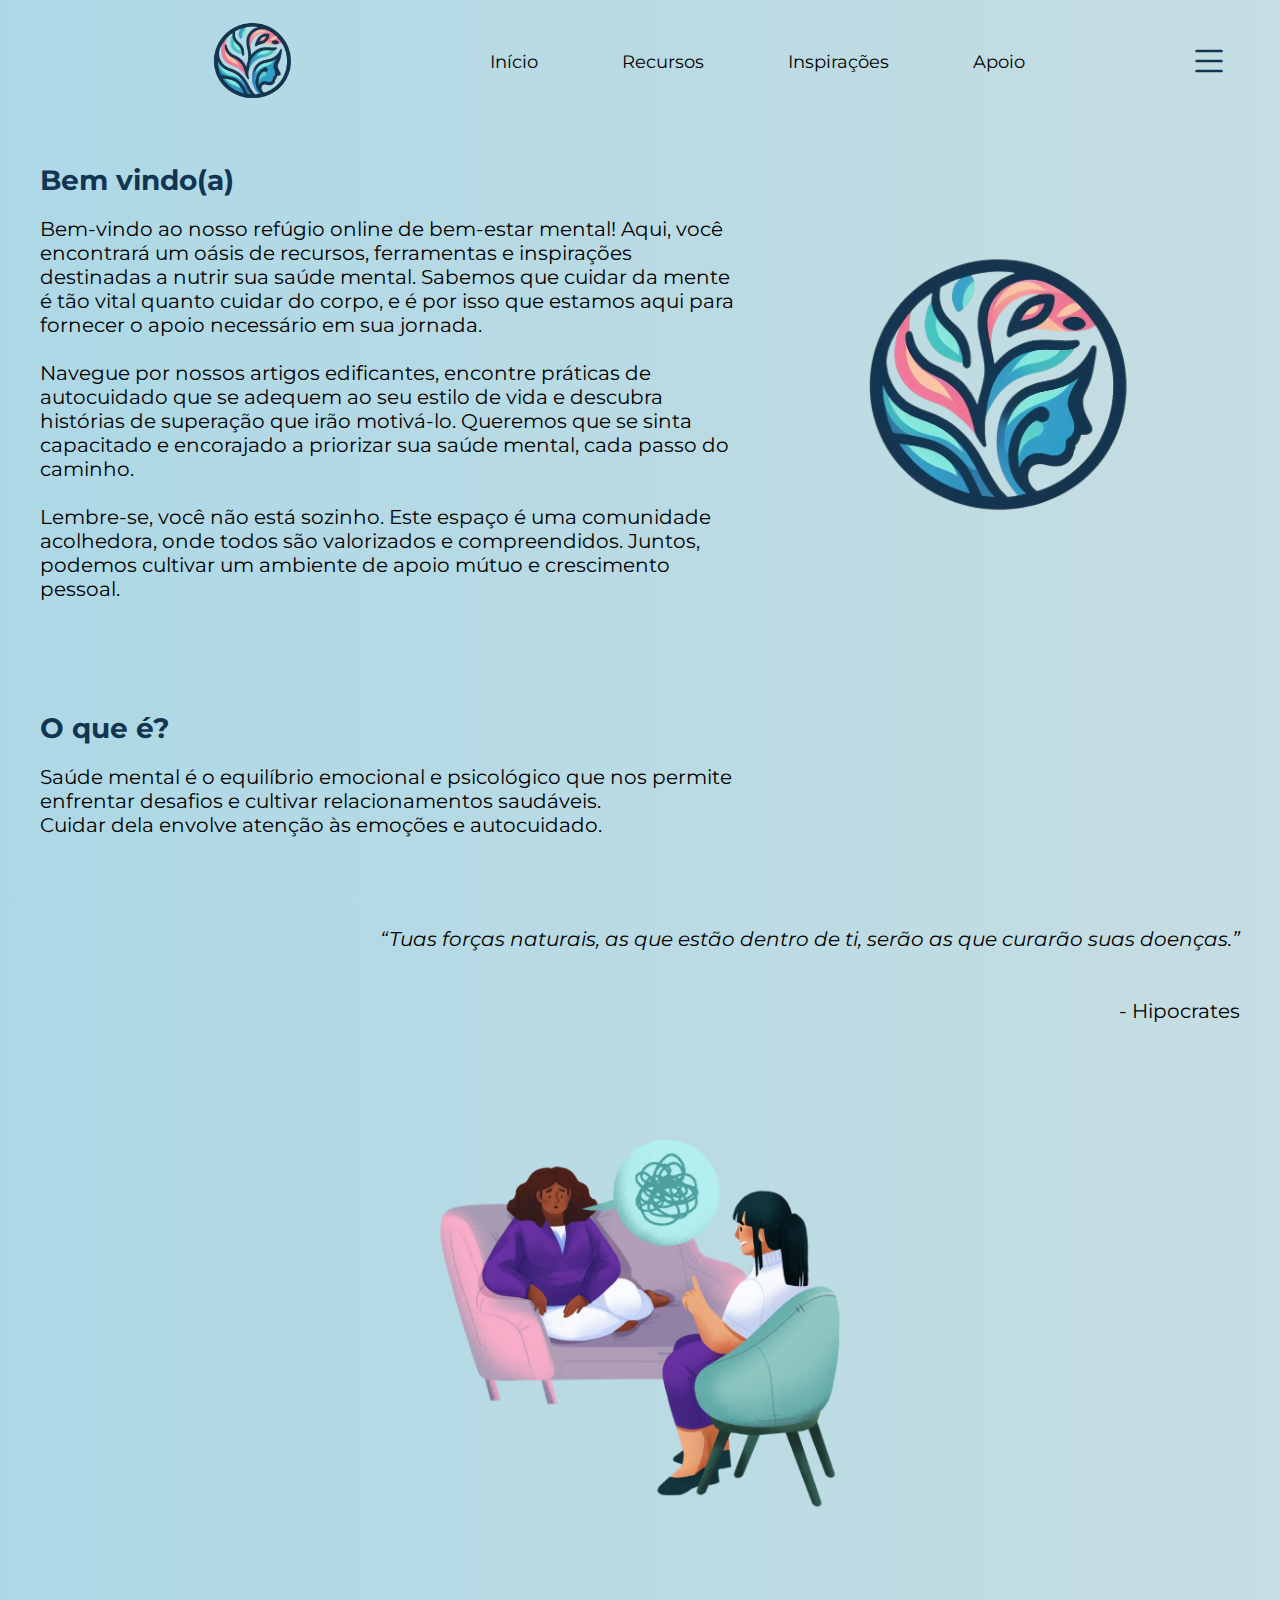
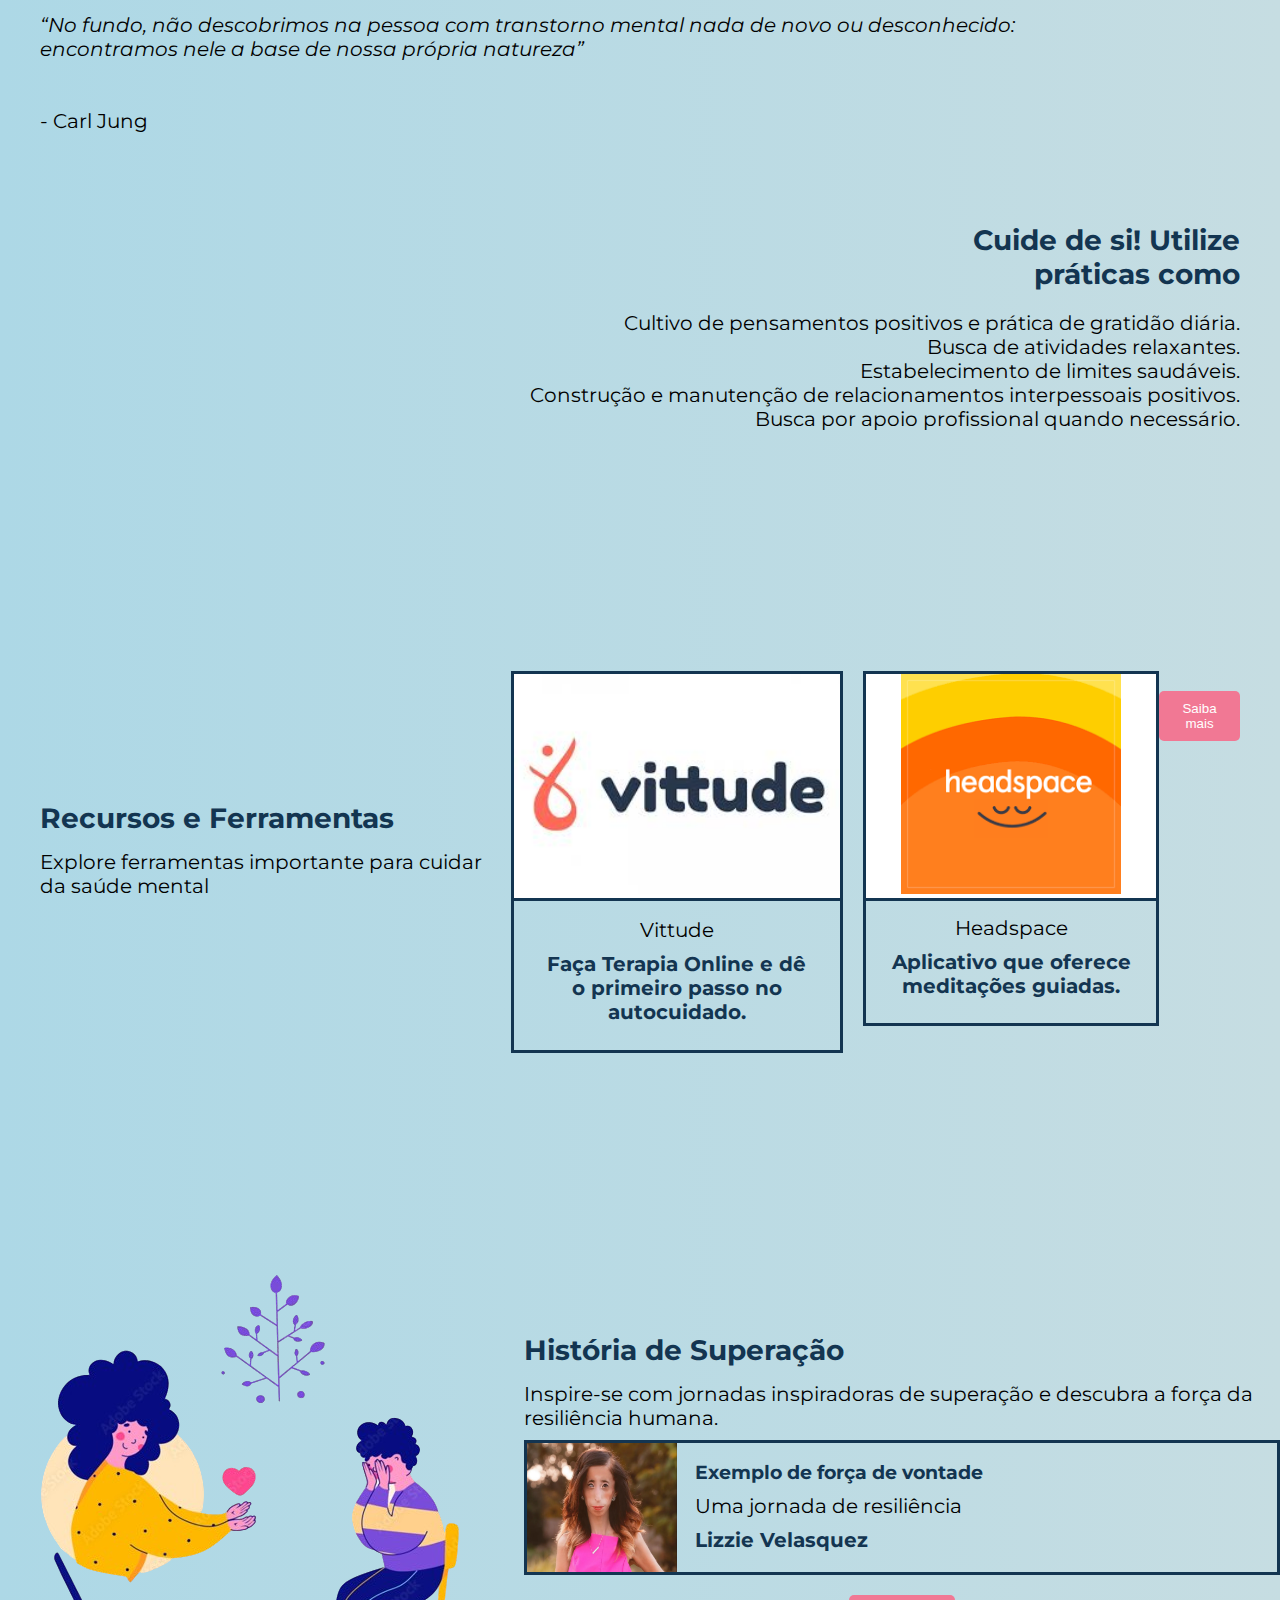
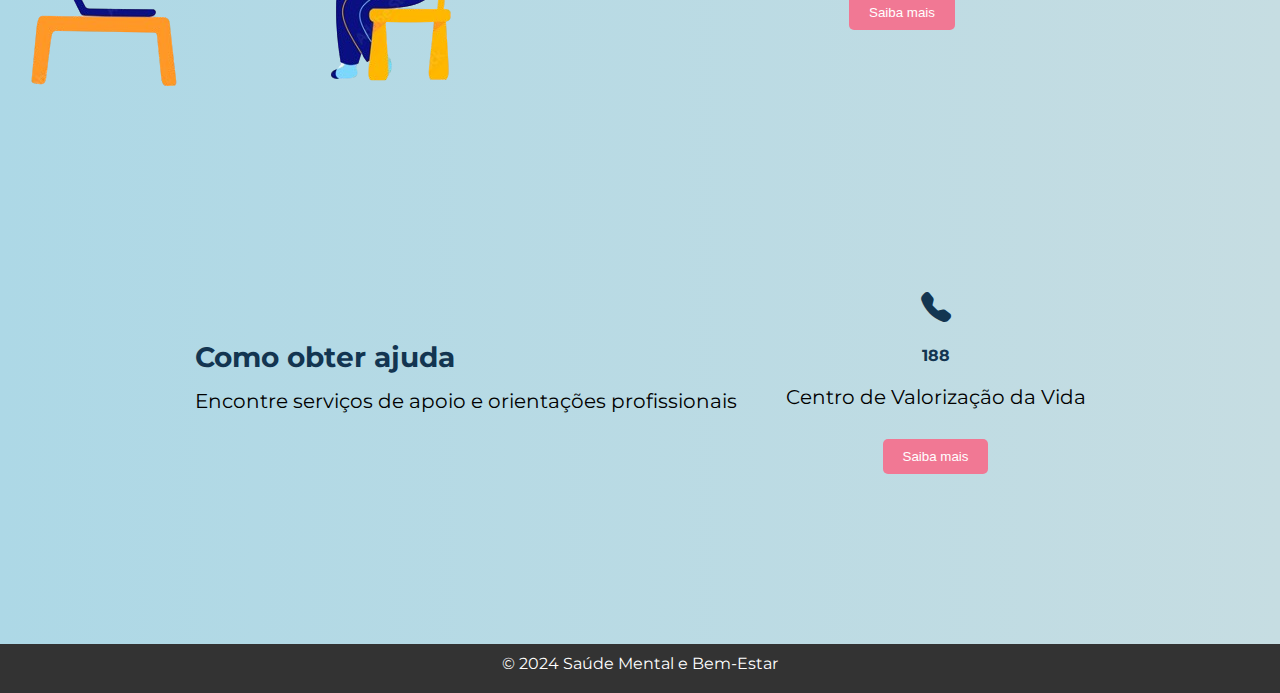
==== commit 63082be3: "ajustando texto e botao" ====
--- a/index.html
+++ b/index.html
@@ -84,7 +84,7 @@
 
       <div class="content">
         <div class="text">
-          <h1>Oque é?</h1>
+          <h1>O que é?</h1>
           <p>Saúde mental é o equilíbrio emocional e psicológico que nos permite <br> enfrentar desafios e cultivar
             relacionamentos saudáveis. <br> Cuidar dela envolve atenção às emoções e autocuidado.</p>
         </div>
@@ -119,7 +119,6 @@
         <div class="resourcesTitle">
           <h1>Recursos e Ferramentas</h1>
           <p>Explore ferramentas importante para cuidar da saúde mental</p>
-          <a href="./src/recursos/recursos.html"><button>Saiba mais</button></a>
         </div>
         <div class="resourcesCard">
           <div class="card1">
@@ -145,7 +144,7 @@
           </div>
 
         </div>
-
+        <a href="./src/recursos/recursos.html"><button>Saiba mais</button></a>
       </div>
 
       <div class="inspirations">
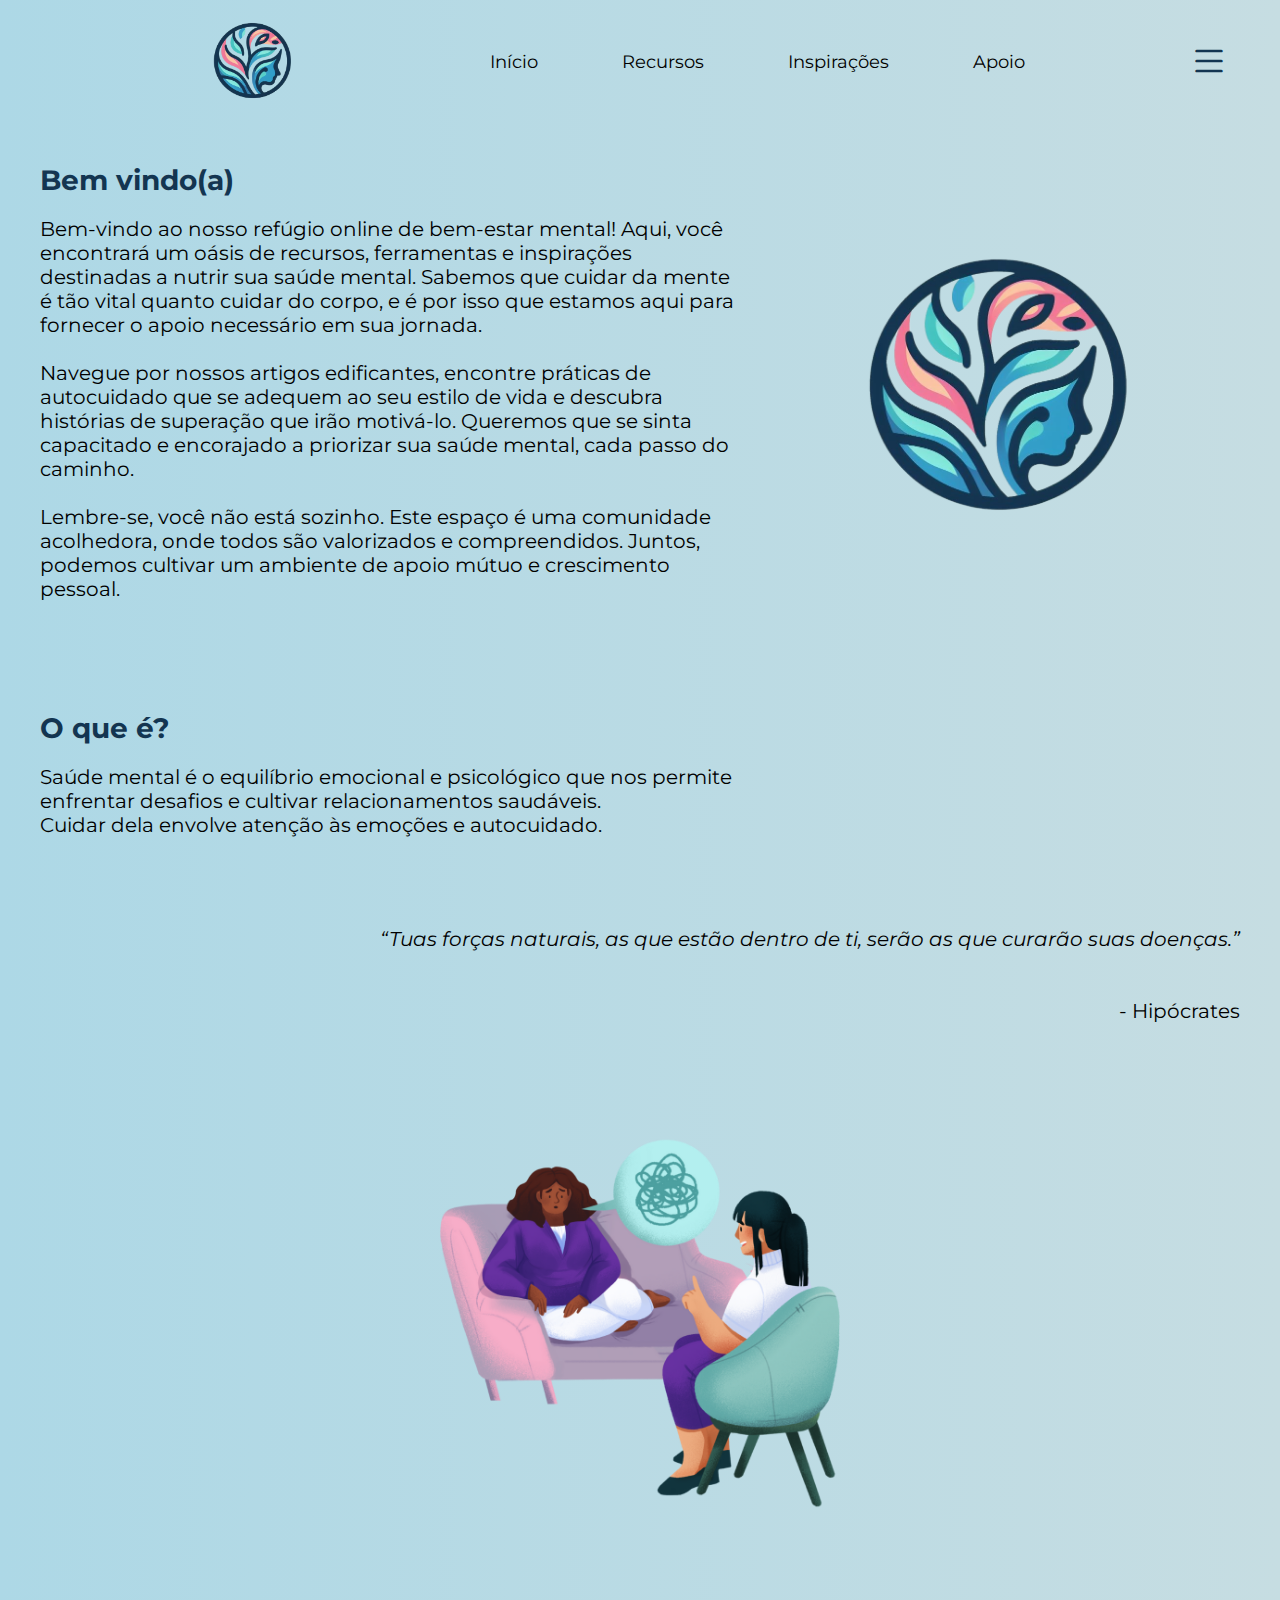
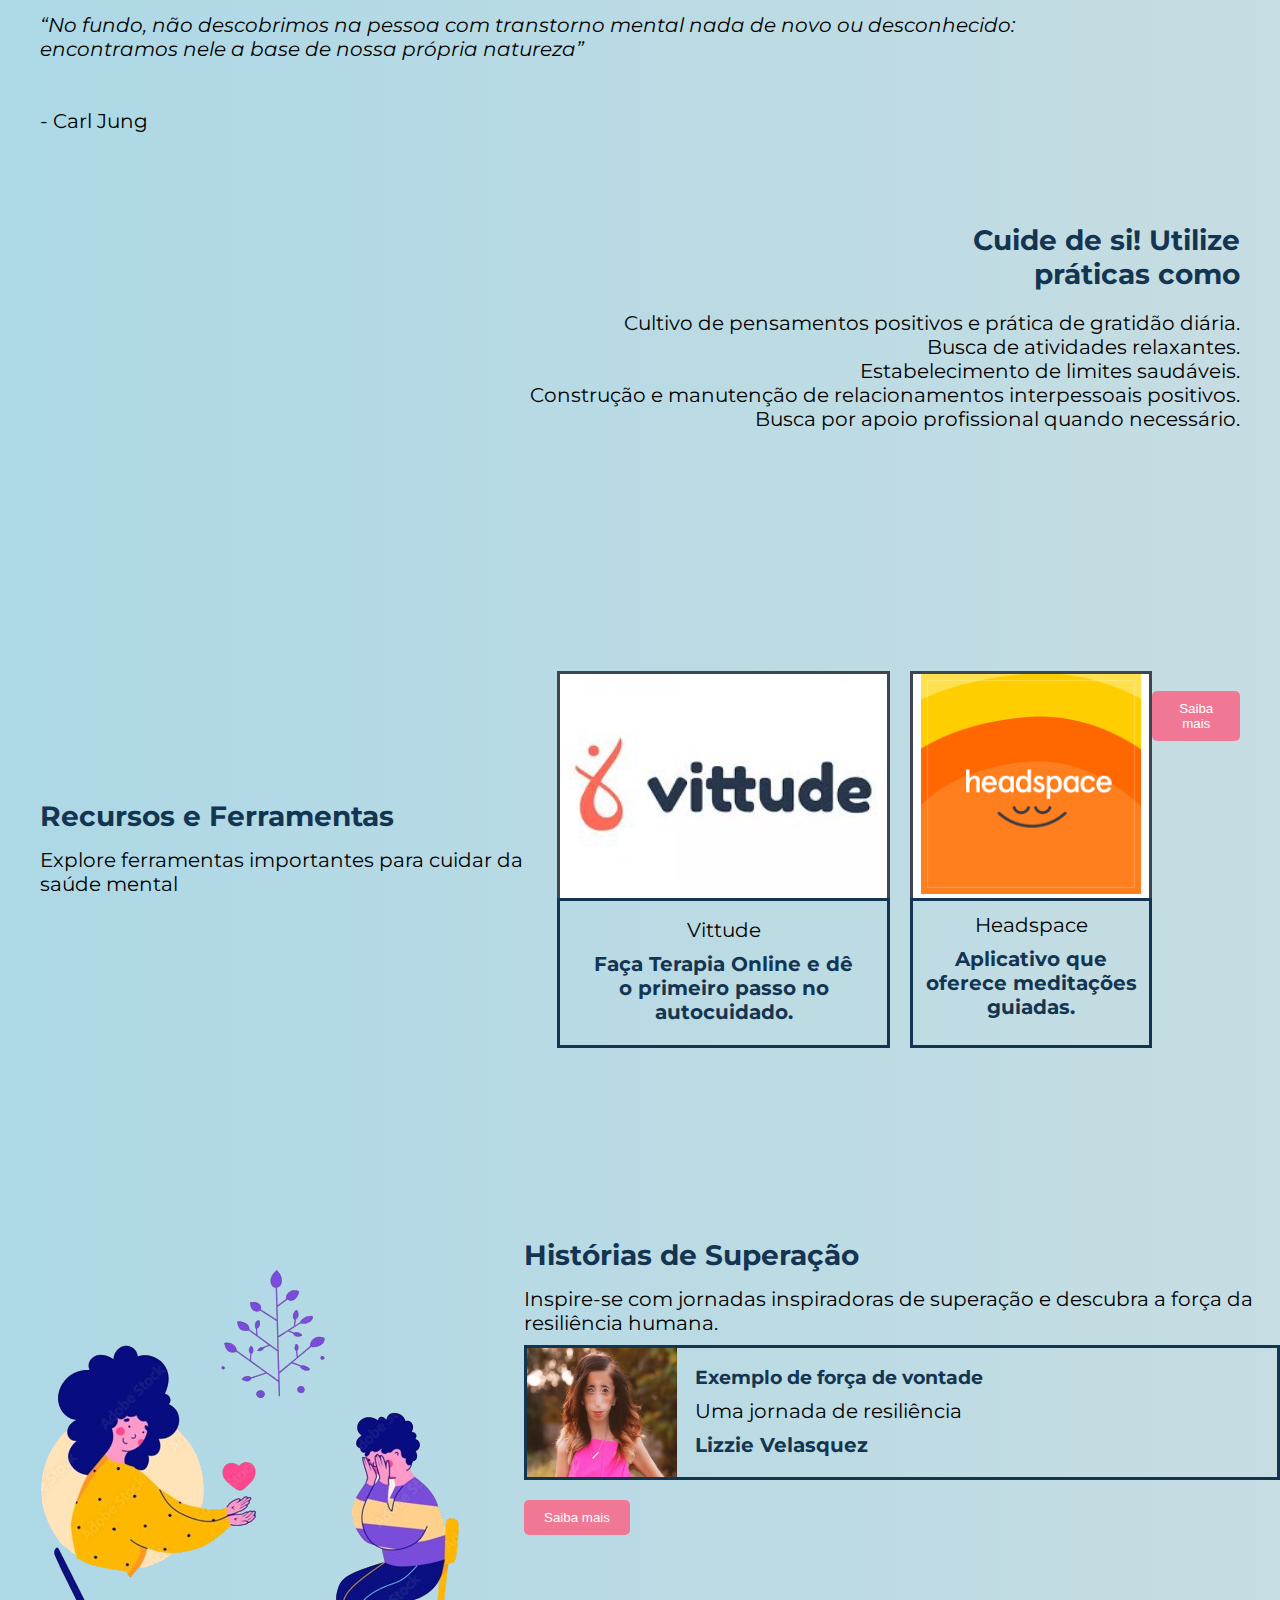
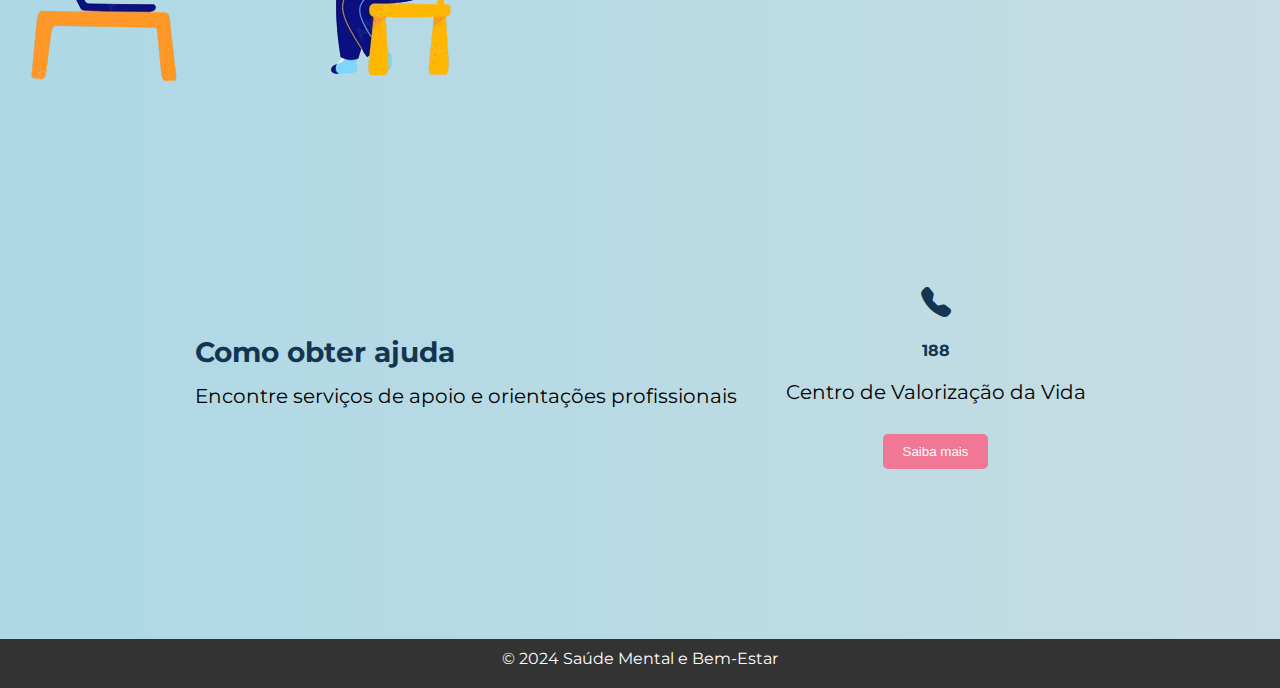
==== commit 81bc590f: "atualizei" ====
--- a/index.html
+++ b/index.html
@@ -90,7 +90,7 @@
         </div>
         <div class="phrase">
           <p><span>“Tuas forças naturais, as que estão dentro de ti, serão as que curarão suas doenças.”</span><br>
-            <br> - Hipocrates
+            <br> - Hipócrates
           </p>
 
         </div>
@@ -118,7 +118,7 @@
       <div class="resourcesInicial">
         <div class="resourcesTitle">
           <h1>Recursos e Ferramentas</h1>
-          <p>Explore ferramentas importante para cuidar da saúde mental</p>
+          <p>Explore ferramentas importantes para cuidar da saúde mental</p>
         </div>
         <div class="resourcesCard">
           <div class="card1">
@@ -150,7 +150,7 @@
       <div class="inspirations">
         <img class="inspirationsImg" src="./src/Image/psyimg2.png" alt="">
         <div class="inspirationsContent">
-          <h1>História de Superação</h1>
+          <h1>Histórias de Superação</h1>
           <p>Inspire-se com jornadas inspiradoras de superação e descubra a força da resiliência humana.</p>
 
           <div class="inspirationsCard">
--- a/src/home/style.css
+++ b/src/home/style.css
@@ -272,16 +272,21 @@
     gap: 20px;
     display: flex;
     text-align: center;
-
-}
+    max-width: 800px;
+    margin: 0 auto;
+}
+
+
 
 .card1,
 .card2 {
-    width: 100%;
+    flex: 1; 
+    max-width: 350px;
+    height: auto;
 }
 
 .cardImg {
-    border: 3px solid #133551;
+    border: 3px solid #3e474f;
     background-color: white;
     border-bottom: none;
     
@@ -302,40 +307,37 @@
 .cardContent {
     border: 3px solid #133551;
     padding: 5%;
-    height: auto;
+    height: 150px;
 }
 
 .inspirations {
     display: flex;
     justify-content: space-around;
     margin-top: 150px;
-
-}
-
-.inspirationsContent {
-    display: flex;
-    flex-direction: column;
-    justify-content: center;
-}
-
-.inspirationsCard img {
-    max-width: 150px;
-}
-
-.inspirationsCard {
-    display: flex;
-    border: 3px solid #133551;
-}
-
-.inspirationsCard:hover {
-    box-shadow: 0px 0px 10px 3px rgba(19, 53, 81, 0.5);
 
 }
 
 .inspirationsCardContent {
     padding: 18px;
     padding-bottom: 10px;
-}
+    display: inline-block; 
+}
+
+.inspirationsCard img {
+    max-width: 150px;
+}
+
+.inspirationsCard {
+    display: flex;
+    border: 3px solid #133551;
+}
+
+.inspirationsCard:hover {
+    box-shadow: 0px 0px 10px 3px rgba(19, 53, 81, 0.5);
+
+}
+
+
 
 .inspirationsCardContent,
 h3,
@@ -456,10 +458,16 @@
 
     .resourcesCard {
         display: flex;
+        align-items: center;
         flex-direction: column;
-        width: 80%;
         margin: 0 auto;
         max-width: 100%;
+    }
+
+    .cardContent {
+        border: 3px solid #133551;
+        padding: 5%;
+        height: 100%;
     }
 
     .card1:hover, .card2:hover, .inspirationsCard:hover {
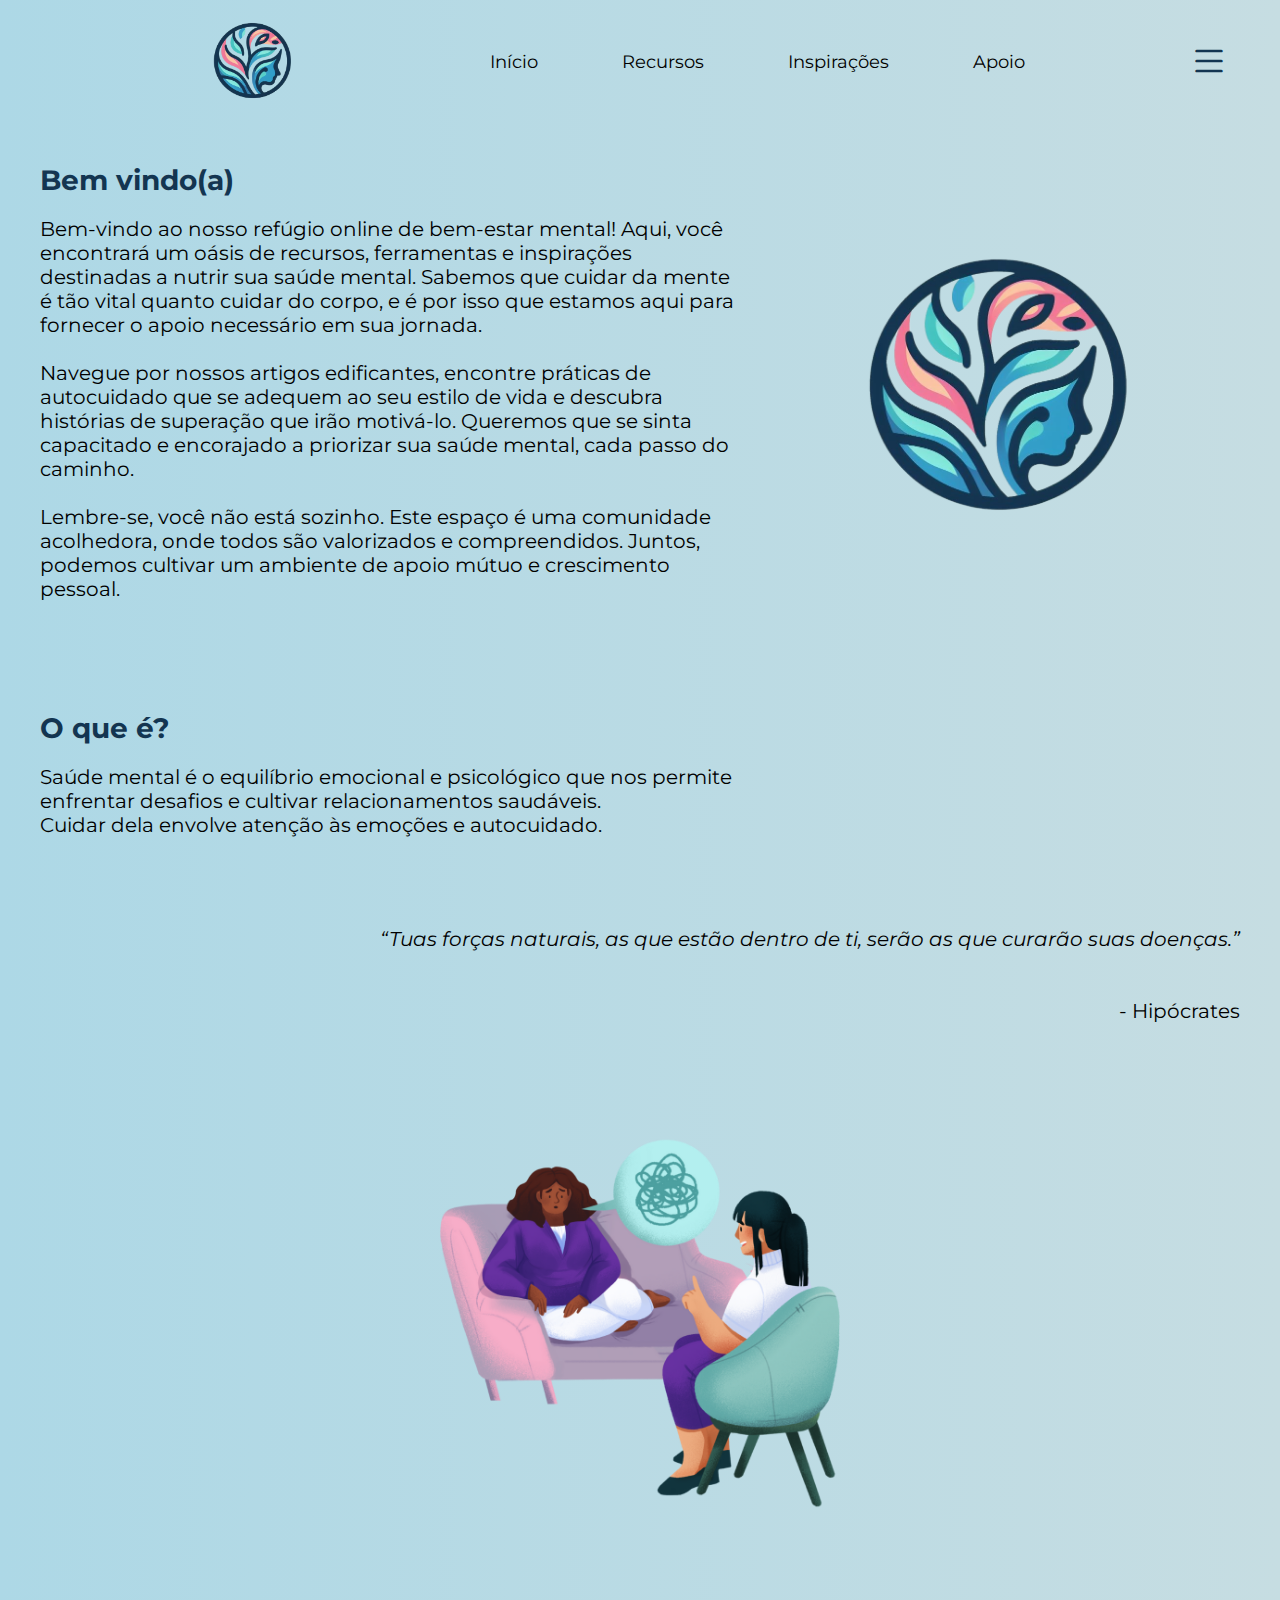
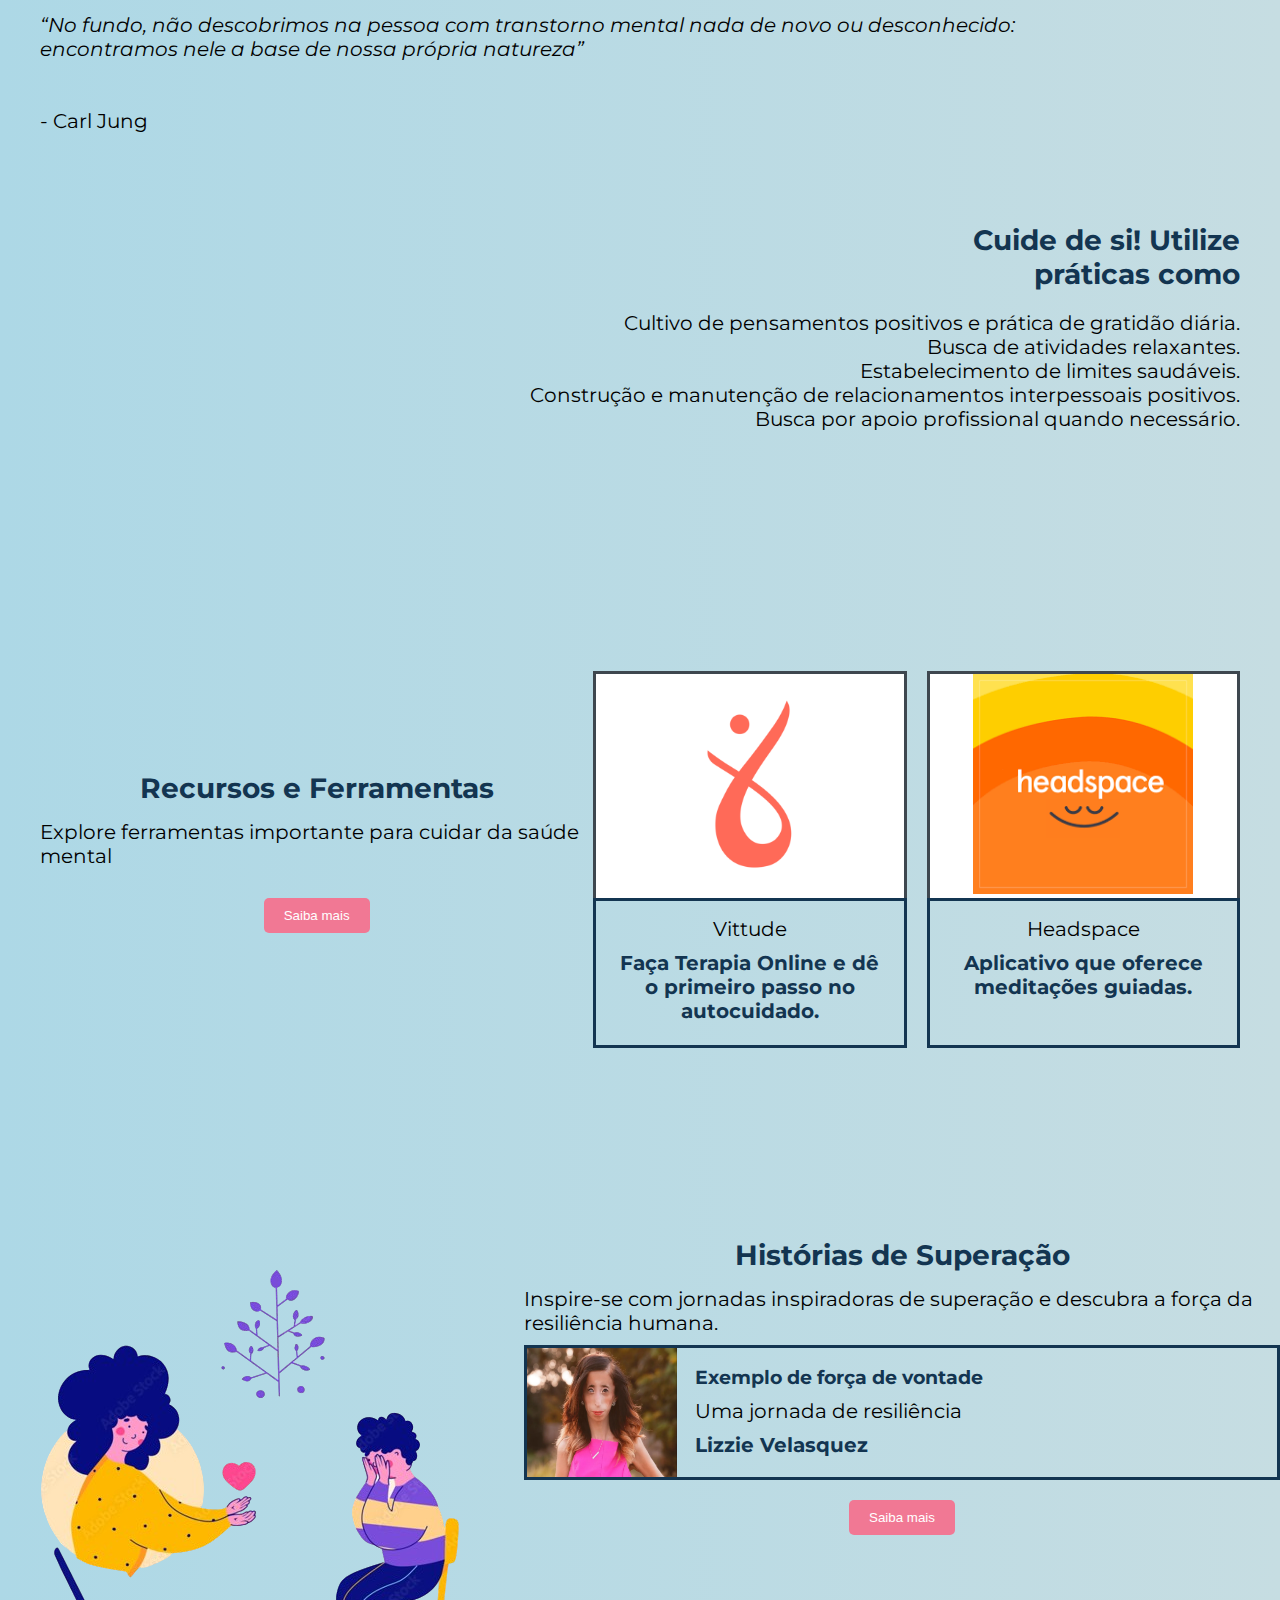
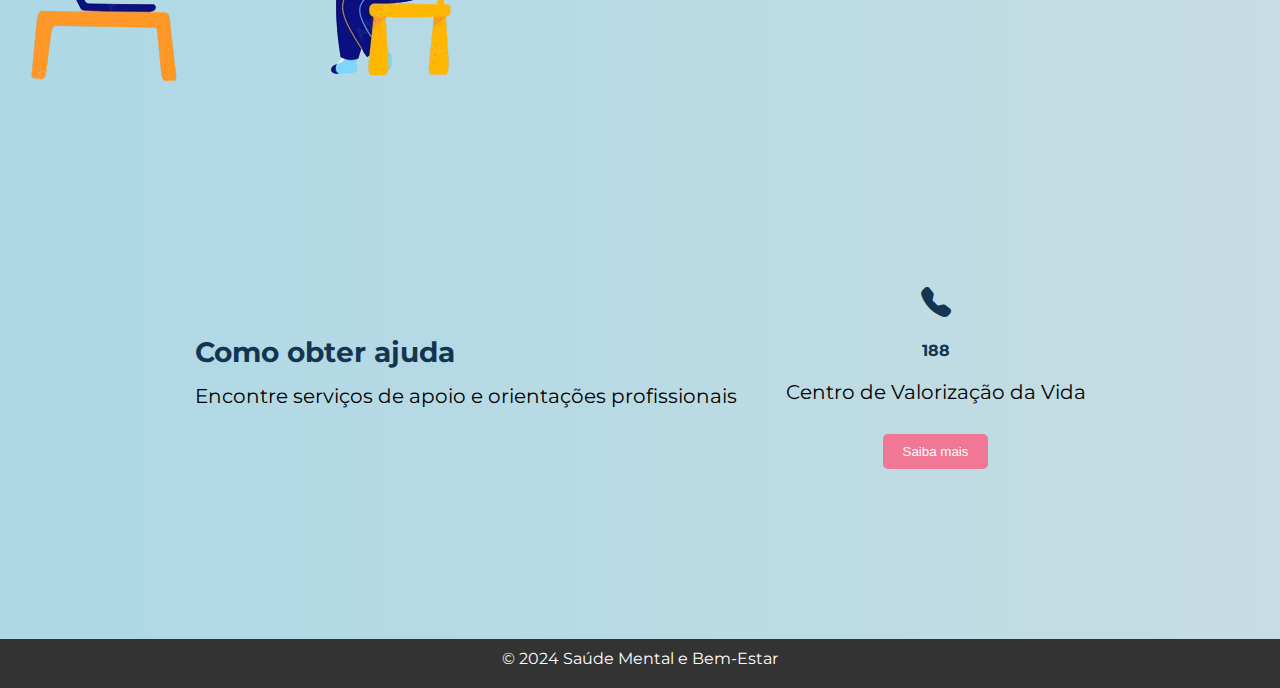
==== commit 8bfb59d2: "arrumando o button" ====
--- a/index.html
+++ b/index.html
@@ -118,7 +118,9 @@
       <div class="resourcesInicial">
         <div class="resourcesTitle">
           <h1>Recursos e Ferramentas</h1>
-          <p>Explore ferramentas importantes para cuidar da saúde mental</p>
+          <p>Explore ferramentas importante para cuidar da saúde mental</p>
+          <a href="./src/recursos/recursos.html"><button>Saiba mais</button></a>
+
         </div>
         <div class="resourcesCard">
           <div class="card1">
@@ -142,10 +144,9 @@
             </div>
 
           </div>
+        </div>
+      </div>
 
-        </div>
-        <a href="./src/recursos/recursos.html"><button>Saiba mais</button></a>
-      </div>
 
       <div class="inspirations">
         <img class="inspirationsImg" src="./src/Image/psyimg2.png" alt="">
--- a/src/home/style.css
+++ b/src/home/style.css
@@ -276,6 +276,18 @@
     margin: 0 auto;
 }
 
+.resourcesTitle a{
+    text-decoration: none; 
+    display: flex;
+    justify-content: center;
+    
+}
+
+.resourcesTitle h1{
+    text-align: center;
+}
+
+
 
 
 .card1,
@@ -337,6 +349,12 @@
 
 }
 
+.inspirations a{
+    text-decoration: none;
+    display: flex;
+    justify-content: center;
+}
+
 
 
 .inspirationsCardContent,
@@ -347,6 +365,10 @@
 }
 
 .inspirationsContent a {
+    text-align: center;
+}
+
+.inspirationsContent h1{
     text-align: center;
 }
 
